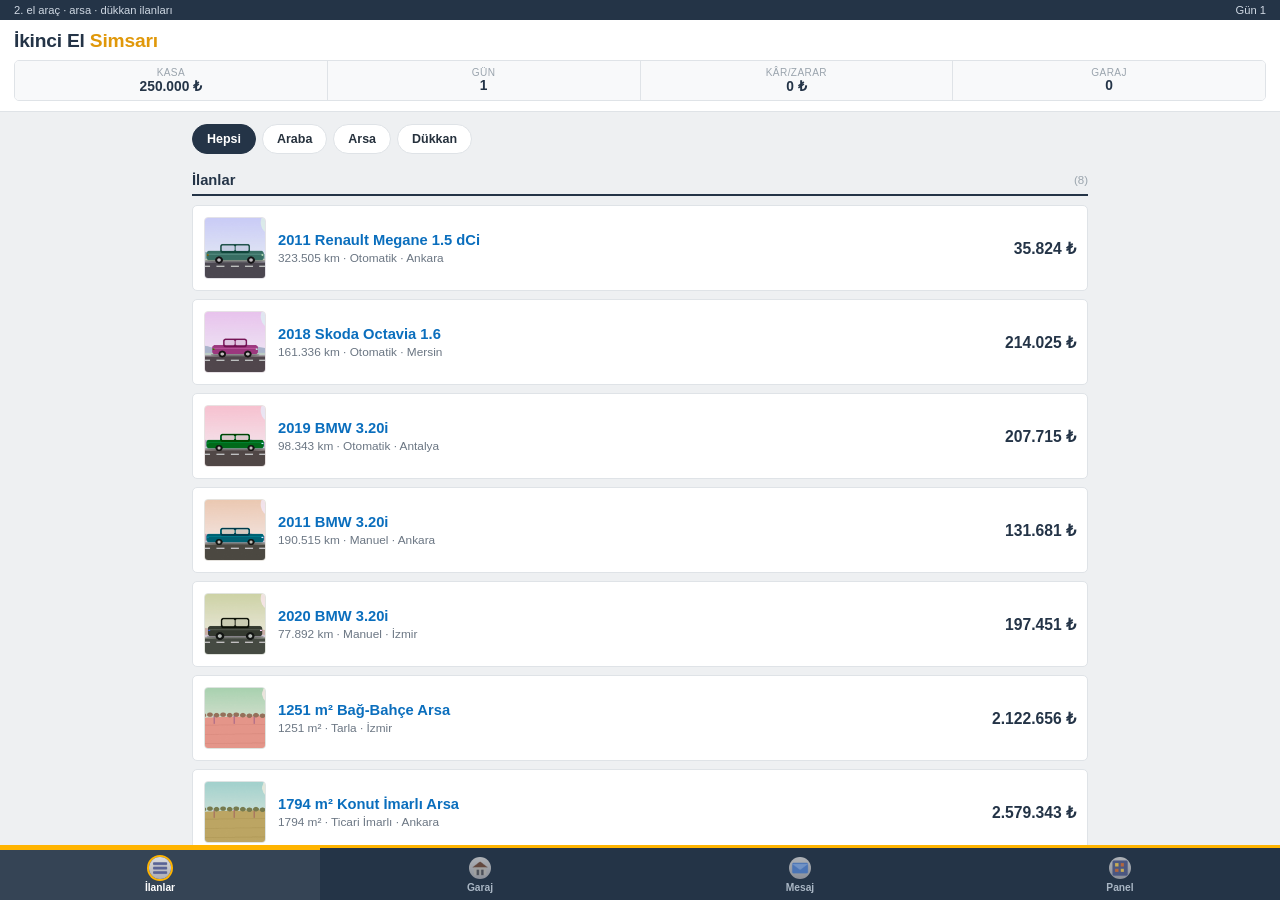
==== game/ikinci-el-simsari/index.html @ 4dcab66a "Restructure game into multi-file MVC and replace emoji art with real images Splits the single-file H" ====
<!DOCTYPE html>
<html lang="tr">
<head>
<meta charset="UTF-8">
<meta name="viewport" content="width=device-width, initial-scale=1, viewport-fit=cover">
<title>İkinci El Simsarı</title>
<link rel="stylesheet" href="css/style.css">
</head>
<body>

<header>
  <div class="topbar"><span>2. el araç · arsa · dükkan ilanları</span><span id="clockline">Gün 1</span></div>
  <div class="titlerow">
    <h1>İkinci El <span>Simsarı</span></h1>
  </div>
  <div class="statbar">
    <div class="stat"><span class="lbl">Kasa</span><b id="balance">0 ₺</b></div>
    <div class="stat"><span class="lbl">Gün</span><b id="day">1</b></div>
    <div class="stat"><span class="lbl">Kâr/Zarar</span><b id="profit">0 ₺</b></div>
    <div class="stat"><span class="lbl">Garaj</span><b id="invcount">0</b></div>
  </div>
</header>

<main id="main"></main>

<nav class="bottombar" id="bottombar">
  <button data-tab="listings"><img class="ic" src="img/nav_listings.png" alt="">İlanlar</button>
  <button data-tab="garage"><img class="ic" src="img/nav_garage.png" alt="">Garaj</button>
  <button data-tab="mesajlar"><img class="ic" src="img/nav_messages.png" alt="">Mesaj</button>
  <button data-tab="panel"><img class="ic" src="img/nav_panel.png" alt="">Panel</button>
</nav>

<div class="toast" id="toast"></div>
<div id="modalRoot"></div>
<div id="busyRoot"></div>

<script type="module" src="js/main.js"></script>
</body>
</html>
---- game/ikinci-el-simsari/css/style.css ----
:root{
  --page:#eef0f2;
  --card:#ffffff;
  --border:#dfe3e7;
  --border-soft:#ececef;
  --ink:#26313d;
  --ink-soft:#6b7683;
  --ink-faint:#9aa4ad;
  --navy:#243447;
  --navy-dark:#182534;
  --orange:#ffb400;
  --orange-dark:#e0980a;
  --link:#0a6ebd;
  --green:#1e8e3e;
  --red:#c62828;
  padding-top: env(safe-area-inset-top,0px);
  padding-bottom: env(safe-area-inset-bottom,0px);
  box-sizing:border-box;
}
*{box-sizing:border-box;}
html,body{height:100%;}
body{
  margin:0;
  background:var(--page);
  color:var(--ink);
  font-family:-apple-system,BlinkMacSystemFont,'Segoe UI',Roboto,Helvetica,Arial,sans-serif;
  -webkit-font-smoothing:antialiased;
  height:100%;
  display:flex;
  flex-direction:column;
  padding-bottom:0;
}
.stamp{ font-family: 'Courier New', ui-monospace, monospace; }
button{
  font-family:inherit;
  cursor:pointer;
  border:none;
  border-radius:4px;
  padding:9px 14px;
  font-size:0.84rem;
  font-weight:700;
}
button:disabled{opacity:0.4; cursor:not-allowed;}
.btn-orange{background:var(--orange); color:#241a00;}
.btn-orange:hover:not(:disabled){background:var(--orange-dark);}
.btn-navy{background:var(--navy); color:#fff;}
.btn-navy:hover:not(:disabled){background:var(--navy-dark);}
.btn-red{background:var(--red); color:#fff;}
.btn-ghost{background:#fff; color:var(--ink); border:1.5px solid var(--border); font-weight:600;}
.btn-ghost:hover:not(:disabled){border-color:var(--ink-soft);}
.btn-sm{padding:5px 10px; font-size:0.74rem;}

header{
  background:var(--card);
  color:var(--ink);
  border-bottom:1px solid var(--border);
  flex:0 0 auto;
  padding-top: env(safe-area-inset-top,0px);
}
.topbar{ background:var(--navy); color:#cfd8e3; font-size:0.7rem; padding:4px 14px; display:flex; justify-content:space-between; }
header .titlerow{ display:flex; align-items:center; justify-content:space-between; gap:10px; padding:10px 14px 8px; }
header h1{ margin:0; font-size:1.2rem; letter-spacing:-0.2px; color:var(--navy); font-weight:800; }
header h1 span{ color:var(--orange-dark); }
.statbar{ display:flex; gap:0; margin:0 14px 10px; flex-wrap:wrap; font-size:0.78rem; border:1px solid var(--border); border-radius:5px; overflow:hidden; }
.statbar .stat{ flex:1 1 0; text-align:center; padding:6px 5px; border-right:1px solid var(--border); background:#f8f9fa; }
.statbar .stat:last-child{ border-right:none; }
.statbar .lbl{ display:block; color:var(--ink-faint); font-size:0.63rem; text-transform:uppercase; letter-spacing:0.4px; }
.statbar b{ color:var(--navy); font-size:0.86rem; }
.statbar b.negv{ color:var(--red); }

main{
  flex:1 1 auto;
  overflow-y:auto;
  max-width:920px;
  width:100%;
  margin:0 auto;
  padding:12px 12px 90px;
  -webkit-overflow-scrolling:touch;
}
@keyframes fadeInMain { from { opacity:0; transform:translateY(6px); } to { opacity:1; transform:translateY(0); } }
main.fadein{ animation: fadeInMain 0.22s ease-out; }

.filterbar{ display:flex; gap:6px; margin-bottom:12px; flex-wrap:wrap; }
.filterbar button{ border-radius:16px; padding:7px 14px; font-size:0.78rem; }
.filterbar button.active{ background:var(--navy); color:#fff; border-color:var(--navy); }

h2.section{
  font-size:0.92rem; margin:18px 0 9px; padding-bottom:6px;
  border-bottom:2px solid var(--navy);
  display:flex; align-items:center; justify-content:space-between; gap:10px;
  color:var(--navy); font-weight:800;
}
h2.section .count{ font-size:0.72rem; color:var(--ink-faint); font-weight:normal; }

/* ---- ilan satır kartı ---- */
.listrow{
  background:var(--card);
  border:1px solid var(--border);
  border-radius:5px;
  padding:11px;
  margin-bottom:8px;
  display:flex;
  gap:12px;
  align-items:center;
  cursor:pointer;
  transition:box-shadow 0.12s, border-color 0.12s;
}
.listrow:hover{ border-color:var(--orange-dark); box-shadow:0 1px 6px rgba(0,0,0,0.08); }
.thumb{
  width:62px; height:62px; flex:0 0 auto; border-radius:4px;
  object-fit:cover;
  background:#f1f3f5;
  border:1px solid var(--border);
}
.listrow .info{ flex:1 1 auto; min-width:0; }
.listrow h3{ margin:0 0 3px; font-size:0.92rem; color:var(--link); font-weight:700; }
.listrow .meta{ font-size:0.74rem; color:var(--ink-soft); }
.listrow .price{ font-weight:800; color:var(--navy); font-size:0.98rem; white-space:nowrap; }
.listrow .badge{
  display:inline-block; font-size:0.6rem; padding:2px 6px; border-radius:2px;
  background:var(--navy); color:#fff; margin-left:6px; vertical-align:middle; font-weight:700;
}
.listrow .badge.inspected{ background:var(--green); }

.empty{ color:var(--ink-soft); font-style:italic; padding:18px 0; text-align:center; }

/* ---- detay overlay ---- */
@keyframes slideInPanel { from { transform: translateX(100%); } to { transform: translateX(0); } }
.overlay{
  position:fixed; inset:0; background:var(--page); z-index:40;
  display:flex; flex-direction:column;
  padding-top: env(safe-area-inset-top,0px);
  animation: slideInPanel 0.24s cubic-bezier(.2,.7,.3,1);
}
.overlay-header{
  display:flex; align-items:center; gap:10px; padding:11px 14px;
  background:var(--navy); color:#fff; border-bottom:3px solid var(--orange);
  flex:0 0 auto;
}
.overlay-header button{ background:rgba(255,255,255,0.12); color:#fff; border:1px solid rgba(255,255,255,0.3); }
.overlay-body{ flex:1 1 auto; overflow-y:auto; padding:14px; max-width:760px; margin:0 auto; width:100%; -webkit-overflow-scrolling:touch; }
.hero{
  width:100%; height:180px; border-radius:5px; margin-bottom:12px;
  object-fit:cover;
  background:#f1f3f5;
  border:1px solid var(--border);
  display:block;
}
.detail-title{ font-size:1.15rem; margin:0 0 4px; font-weight:800; color:var(--navy); }
.detail-price{ font-size:1.4rem; font-weight:800; color:var(--red); margin-bottom:12px; }
.spec-table{ width:100%; border-collapse:collapse; margin-bottom:14px; font-size:0.83rem; background:var(--card); border:1px solid var(--border); border-radius:5px; overflow:hidden; }
.spec-table td{ padding:7px 10px; border-bottom:1px solid var(--border-soft); }
.spec-table tr:last-child td{ border-bottom:none; }
.spec-table td:first-child{ color:var(--ink-soft); width:42%; background:#f8f9fa; font-weight:600; }
.desc-box{
  background:var(--card); border:1px solid var(--border); border-radius:5px; padding:12px 14px;
  font-size:0.86rem; line-height:1.55; margin-bottom:6px;
}
.desc-note{ font-size:0.7rem; color:var(--ink-faint); font-style:italic; margin-bottom:14px; }
.fault-list{ list-style:none; margin:8px 0 14px; padding:0; font-size:0.84rem; background:var(--card); border:1px solid var(--border); border-radius:5px; }
.fault-list li{ padding:7px 10px 7px 22px; border-top:1px solid var(--border-soft); position:relative; }
.fault-list li:first-child{ border-top:none; }
.fault-list li:before{ content:"—"; position:absolute; left:8px; color:var(--red); }
.fault-list li.fixed{ color:var(--green); }
.fault-list li.fixed:before{ content:"✓"; color:var(--green); }

.action-row{ display:flex; gap:8px; flex-wrap:wrap; margin-bottom:20px; }

.chatbox{ margin-top:8px; }
.qbtns{ display:flex; flex-wrap:wrap; gap:7px; margin-bottom:12px; }
.qbtns button{ background:var(--card); border:1px solid var(--border); color:var(--ink); font-weight:600; border-radius:16px; }
.qbtns button:hover:not(:disabled){ border-color:var(--orange-dark); }
.bubble{ max-width:88%; padding:8px 12px; border-radius:10px; margin-bottom:8px; font-size:0.84rem; line-height:1.4; }
.bubble.me{ background:var(--navy); color:#fff; margin-left:auto; border-bottom-right-radius:2px; }
.bubble.seller{ background:var(--card); border:1px solid var(--border); margin-right:auto; border-bottom-left-radius:2px; }

/* ---- garaj / ustalar / defter kartları ---- */
.grid{ display:grid; grid-template-columns:repeat(auto-fill,minmax(240px,1fr)); gap:11px; }
.card{ background:var(--card); border:1px solid var(--border); border-radius:5px; padding:12px 14px; cursor:default; }
.card.click{ cursor:pointer; transition:box-shadow .12s, border-color .12s; }
.card.click:hover{ border-color:var(--orange-dark); box-shadow:0 1px 6px rgba(0,0,0,0.08); }
.card h3{ margin:0 0 4px; font-size:0.94rem; color:var(--navy); }
.card .kicker{ font-size:0.68rem; color:var(--ink-faint); }
.card .val{ font-weight:800; color:var(--navy); margin:6px 0; }
.card-thumb{ width:100%; height:120px; object-fit:cover; border-radius:4px; margin-bottom:8px; background:#f1f3f5; border:1px solid var(--border); }

.usta-card{ background:var(--card); border:1px solid var(--border); border-radius:5px; padding:12px 14px; margin-bottom:10px; }
.usta-card h3{ margin:0 0 3px; font-size:0.96rem; color:var(--navy); }
.usta-card .stats{ font-size:0.78rem; color:var(--ink-soft); margin-bottom:6px; }
.repair-item{ border-top:1px solid var(--border); padding-top:10px; margin-top:10px; }
.repair-fault-row{ display:flex; align-items:center; justify-content:space-between; gap:10px; flex-wrap:wrap; padding:7px 0; border-top:1px dashed var(--border); }
.repair-fault-row:first-of-type{ border-top:none; }
.repair-fault-row .flabel{ font-size:0.83rem; flex:1 1 160px; }
.row-icon{ width:28px; height:28px; border-radius:50%; object-fit:cover; flex:0 0 auto; border:1px solid var(--border); }
.tag-chip{ display:inline-block; background:var(--orange); color:#241a00; font-size:0.62rem; font-weight:700; padding:1px 6px; border-radius:8px; margin-left:4px; }
.usta-btns{ display:flex; gap:6px; flex-wrap:wrap; }
.usta-btns button{ font-size:0.7rem; padding:5px 8px; line-height:1.2; text-align:center; border-radius:4px; }

.log{ background:var(--card); border:1px solid var(--border); border-radius:5px; padding:10px 14px; font-size:0.81rem; line-height:1.55; }
.log div{ border-bottom:1px dashed var(--border); padding:4px 0; }
.log div:last-child{ border-bottom:none; }
.pos{ color:var(--green); font-weight:700; }
.neg{ color:var(--red); font-weight:700; }

.nextday-wrap{ display:flex; justify-content:center; margin:20px 0 6px; }
.btn-nextday{ padding:13px 28px; font-size:0.92rem; border-radius:24px; box-shadow:0 3px 10px rgba(224,152,10,0.35); }

/* ---- kontrol paneli ---- */
.panel-banner{
  position:relative; border-radius:8px; overflow:hidden; height:110px; margin-bottom:16px;
  background-size:cover; background-position:center;
  display:flex; align-items:flex-end;
}
.panel-banner:after{ content:""; position:absolute; inset:0; background:linear-gradient(180deg, rgba(24,37,52,0.15), rgba(24,37,52,0.82)); }
.panel-banner-text{ position:relative; z-index:1; padding:12px 16px; color:#fff; }
.panel-banner-text h2{ margin:0 0 2px; font-size:1.15rem; font-weight:800; }
.panel-banner-text p{ margin:0; font-size:0.78rem; opacity:0.85; }

.panel-grid{ display:flex; flex-direction:column; gap:10px; }
.panel-tile{
  display:flex; align-items:center; gap:12px; background:var(--card); border:1px solid var(--border);
  border-radius:8px; padding:10px; cursor:pointer; position:relative;
  transition:box-shadow .12s, border-color .12s, transform .12s;
}
.panel-tile:hover{ border-color:var(--orange-dark); box-shadow:0 2px 10px rgba(0,0,0,0.08); transform:translateY(-1px); }
.panel-tile img{ width:64px; height:64px; border-radius:6px; object-fit:cover; flex:0 0 auto; border:1px solid var(--border); }
.panel-tile-body h3{ margin:0 0 3px; font-size:0.94rem; color:var(--navy); }
.panel-tile-desc{ font-size:0.76rem; color:var(--ink-soft); }
.panel-tile-badge{
  position:absolute; top:8px; right:10px; background:var(--red); color:#fff; font-size:0.68rem; font-weight:800;
  min-width:20px; height:20px; border-radius:10px; display:flex; align-items:center; justify-content:center; padding:0 5px;
}
.panel-icon-sm{ width:40px; height:40px; border-radius:6px; object-fit:cover; flex:0 0 auto; border:1px solid var(--border); }
.avatar{ width:48px; height:48px; border-radius:50%; object-fit:cover; border:2px solid var(--orange); }
.skillbar{ background:var(--border-soft); border-radius:3px; height:6px; overflow:hidden; }
.skillbar-fill{ background:var(--orange); height:100%; }

/* ---- alt bar ---- */
nav.bottombar{
  flex:0 0 auto;
  display:flex;
  background:var(--navy);
  border-top:3px solid var(--orange);
  padding-bottom: env(safe-area-inset-bottom,0px);
  position:fixed; left:0; right:0; bottom:0; z-index:30;
}
nav.bottombar button{
  flex:1 1 0;
  background:transparent; color:#a9b6c4; border-radius:0;
  padding:9px 4px 7px; font-size:0.64rem; font-weight:600;
  display:flex; flex-direction:column; align-items:center; gap:3px;
  transition: color 0.15s, background 0.15s, border-top 0.15s, padding-top 0.15s;
}
nav.bottombar button .ic{ width:22px; height:22px; border-radius:50%; object-fit:cover; opacity:0.75; }
nav.bottombar button.active .ic{ opacity:1; box-shadow:0 0 0 2px var(--orange); }
nav.bottombar button.active{ color:#fff; background:rgba(255,255,255,0.08); border-top:2px solid var(--orange); padding-top:7px; }
nav.bottombar.nav-busy{ position:fixed; }
nav.bottombar.nav-busy:before{
  content:""; position:absolute; top:-6px; right:10px; width:8px; height:8px; border-radius:50%;
  background:var(--orange); animation:navPulse 1.1s ease-out infinite;
}
@keyframes navPulse{ 0%{ box-shadow:0 0 0 0 rgba(255,180,0,0.55);} 100%{ box-shadow:0 0 0 8px rgba(255,180,0,0);} }

.toast{
  position:fixed; left:50%; bottom:calc(70px + env(safe-area-inset-bottom,0px));
  transform:translateX(-50%);
  background:var(--navy-dark); color:#fff;
  padding:9px 16px; border-radius:5px; font-size:0.83rem;
  opacity:0; pointer-events:none; transition:opacity 0.25s;
  z-index:70; max-width:90%; text-align:center;
}
.toast.show{ opacity:1; }

/* ---- onay modali ---- */
.modal-backdrop{
  position:fixed; inset:0; background:rgba(20,26,33,0.55); z-index:80;
  display:flex; align-items:center; justify-content:center; padding:20px;
  animation:fadeInBackdrop 0.15s ease-out;
}
@keyframes fadeInBackdrop{ from{opacity:0;} to{opacity:1;} }
@keyframes popIn{ from{ transform:scale(0.93); opacity:0; } to{ transform:scale(1); opacity:1; } }
.modal-box{
  background:#fff; border-radius:8px; max-width:360px; width:100%;
  padding:18px 18px 14px; box-shadow:0 10px 40px rgba(0,0,0,0.3);
  animation:popIn 0.16s cubic-bezier(.2,.8,.3,1);
}
.modal-box h3{ margin:0 0 8px; font-size:1.02rem; color:var(--navy); }
.modal-box .mrow{ display:flex; justify-content:space-between; font-size:0.82rem; padding:5px 0; border-bottom:1px dashed var(--border); color:var(--ink-soft); }
.modal-box .mrow b{ color:var(--ink); }
.modal-box .mrow:last-of-type{ border-bottom:none; }
.modal-box .mmsg{ font-size:0.85rem; color:var(--ink); margin:10px 0 12px; line-height:1.45; }
.modal-actions{ display:flex; gap:8px; margin-top:14px; }
.modal-actions button{ flex:1 1 0; }

/* ---- işlem sürüyor barı ---- */
.busybar{
  position:fixed; left:0; right:0; bottom:0; z-index:75;
  background:var(--navy-dark); color:#fff; padding:9px 16px calc(9px + env(safe-area-inset-bottom,0px));
  font-size:0.78rem; display:flex; align-items:center; gap:10px;
  transform:translateY(100%); transition:transform 0.2s ease-out;
}
.busybar.show{ transform:translateY(0); }
.busybar .spin{
  width:14px; height:14px; border-radius:50%; border:2px solid rgba(255,255,255,0.3); border-top-color:var(--orange);
  animation:spin 0.7s linear infinite; flex:0 0 auto;
}
@keyframes spin{ to{ transform:rotate(360deg); } }
.busybar .bblabel{ flex:1 1 auto; min-width:0; line-height:1.35; }
.busybar .bblabel div:first-child{ font-weight:700; white-space:nowrap; overflow:hidden; text-overflow:ellipsis; }
.busybar .bbtrack{ position:absolute; left:0; right:0; bottom:0; height:3px; background:rgba(255,255,255,0.15); }
.busybar .bbfill{ height:100%; background:var(--orange); width:0%; transition:width 0.1s linear; }

@media (prefers-color-scheme: dark){
  :root:not([data-theme="light"]){
    --page:#15191d; --card:#1e2328; --border:#333a41; --border-soft:#2a3036; --ink:#e7e9ea; --ink-soft:#9aa4ad; --ink-faint:#727b83;
    --navy:#2a3c52; --navy-dark:#141c26; --orange:#ffb400;
  }
  .listrow h3, .card h3, .usta-card h3, .detail-title, .panel-tile-body h3{ color:#eaf0f7; }
  .spec-table td:first-child{ background:#242a30; }
  .modal-box{ background:#20262c; }
  .modal-box h3{ color:#eaf0f7; }
}
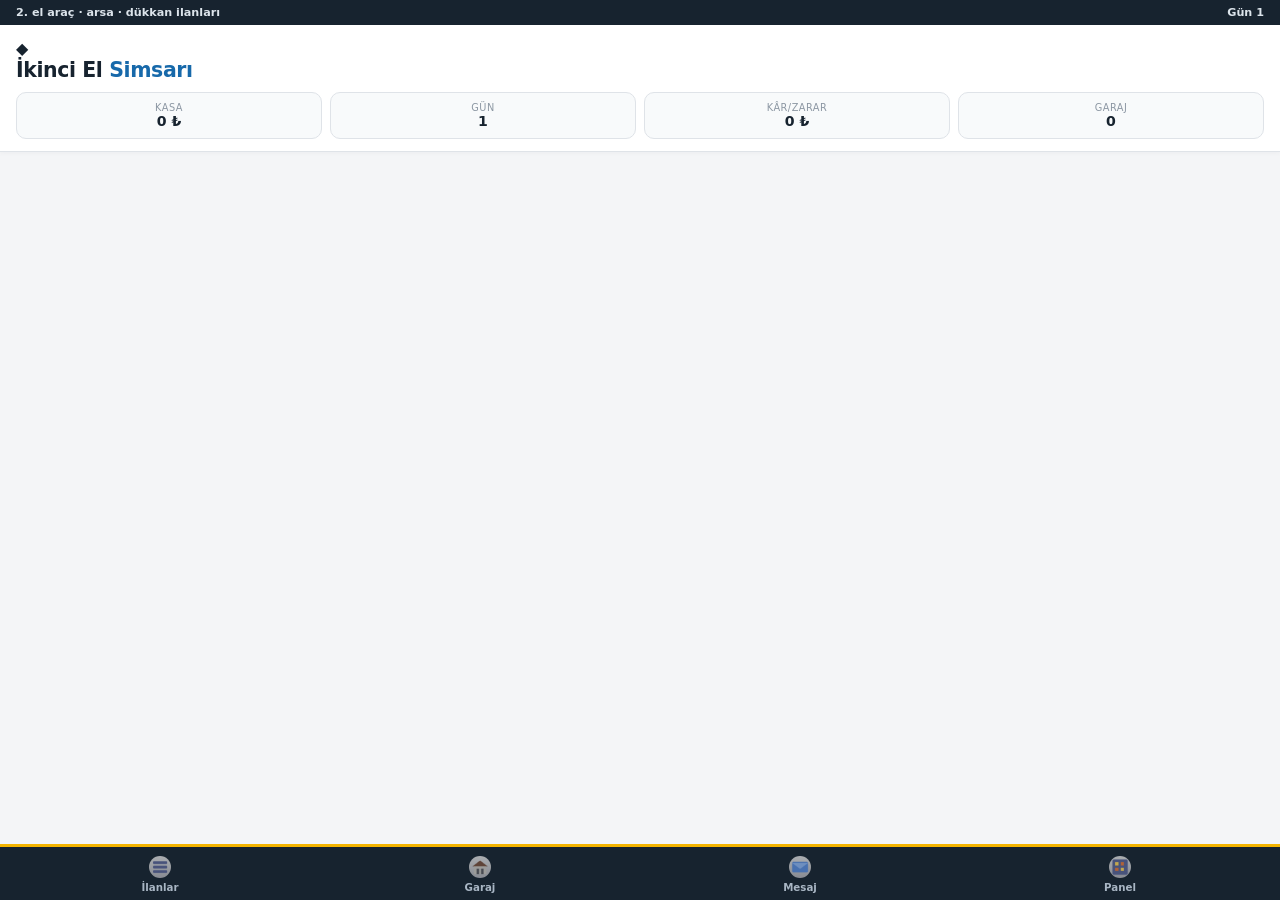
==== commit 312f80b3: "Add leaderboard navigation and modern game shell" ====
--- a/game/ikinci-el-simsari/index.html
+++ b/game/ikinci-el-simsari/index.html
@@ -1,39 +1 @@
-<!DOCTYPE html>
-<html lang="tr">
-<head>
-<meta charset="UTF-8">
-<meta name="viewport" content="width=device-width, initial-scale=1, viewport-fit=cover">
-<title>İkinci El Simsarı</title>
-<link rel="stylesheet" href="css/style.css">
-</head>
-<body>
-
-<header>
-  <div class="topbar"><span>2. el araç · arsa · dükkan ilanları</span><span id="clockline">Gün 1</span></div>
-  <div class="titlerow">
-    <h1>İkinci El <span>Simsarı</span></h1>
-  </div>
-  <div class="statbar">
-    <div class="stat"><span class="lbl">Kasa</span><b id="balance">0 ₺</b></div>
-    <div class="stat"><span class="lbl">Gün</span><b id="day">1</b></div>
-    <div class="stat"><span class="lbl">Kâr/Zarar</span><b id="profit">0 ₺</b></div>
-    <div class="stat"><span class="lbl">Garaj</span><b id="invcount">0</b></div>
-  </div>
-</header>
-
-<main id="main"></main>
-
-<nav class="bottombar" id="bottombar">
-  <button data-tab="listings"><img class="ic" src="img/nav_listings.png" alt="">İlanlar</button>
-  <button data-tab="garage"><img class="ic" src="img/nav_garage.png" alt="">Garaj</button>
-  <button data-tab="mesajlar"><img class="ic" src="img/nav_messages.png" alt="">Mesaj</button>
-  <button data-tab="panel"><img class="ic" src="img/nav_panel.png" alt="">Panel</button>
-</nav>
-
-<div class="toast" id="toast"></div>
-<div id="modalRoot"></div>
-<div id="busyRoot"></div>
-
-<script type="module" src="js/main.js"></script>
-</body>
-</html>
+<!DOCTYPE html><html lang="tr"><head><meta charset="UTF-8"><meta name="viewport" content="width=device-width, initial-scale=1, viewport-fit=cover"><title>İkinci El Simsarı</title><link rel="stylesheet" href="css/style.css"></head><body><header><div class="topbar"><span>2. el araç · arsa · dükkan ilanları</span><span id="clockline">Gün 1</span></div><div class="titlerow"><div class="brand-wrap"><div class="brand-mark">◆</div><h1>İkinci El <span>Simsarı</span></h1></div></div><div class="statbar"><div class="stat"><span class="lbl">Kasa</span><b id="balance">0 ₺</b></div><div class="stat"><span class="lbl">Gün</span><b id="day">1</b></div><div class="stat"><span class="lbl">Kâr/Zarar</span><b id="profit">0 ₺</b></div><div class="stat"><span class="lbl">Garaj</span><b id="invcount">0</b></div></div></header><main id="main"></main><nav class="bottombar" id="bottombar"><button data-tab="listings"><img class="ic" src="img/nav_listings.png" alt="">İlanlar</button><button data-tab="garage"><img class="ic" src="img/nav_garage.png" alt="">Garaj</button><button data-tab="mesajlar"><img class="ic" src="img/nav_messages.png" alt="">Mesaj</button><button data-tab="panel"><img class="ic" src="img/nav_panel.png" alt="">Panel</button></nav><div class="toast" id="toast"></div><div id="modalRoot"></div><div id="busyRoot"></div><script type="module" src="js/main.js"></script></body></html>
--- a/game/ikinci-el-simsari/css/style.css
+++ b/game/ikinci-el-simsari/css/style.css
@@ -1,322 +1 @@
-:root{
-  --page:#eef0f2;
-  --card:#ffffff;
-  --border:#dfe3e7;
-  --border-soft:#ececef;
-  --ink:#26313d;
-  --ink-soft:#6b7683;
-  --ink-faint:#9aa4ad;
-  --navy:#243447;
-  --navy-dark:#182534;
-  --orange:#ffb400;
-  --orange-dark:#e0980a;
-  --link:#0a6ebd;
-  --green:#1e8e3e;
-  --red:#c62828;
-  padding-top: env(safe-area-inset-top,0px);
-  padding-bottom: env(safe-area-inset-bottom,0px);
-  box-sizing:border-box;
-}
-*{box-sizing:border-box;}
-html,body{height:100%;}
-body{
-  margin:0;
-  background:var(--page);
-  color:var(--ink);
-  font-family:-apple-system,BlinkMacSystemFont,'Segoe UI',Roboto,Helvetica,Arial,sans-serif;
-  -webkit-font-smoothing:antialiased;
-  height:100%;
-  display:flex;
-  flex-direction:column;
-  padding-bottom:0;
-}
-.stamp{ font-family: 'Courier New', ui-monospace, monospace; }
-button{
-  font-family:inherit;
-  cursor:pointer;
-  border:none;
-  border-radius:4px;
-  padding:9px 14px;
-  font-size:0.84rem;
-  font-weight:700;
-}
-button:disabled{opacity:0.4; cursor:not-allowed;}
-.btn-orange{background:var(--orange); color:#241a00;}
-.btn-orange:hover:not(:disabled){background:var(--orange-dark);}
-.btn-navy{background:var(--navy); color:#fff;}
-.btn-navy:hover:not(:disabled){background:var(--navy-dark);}
-.btn-red{background:var(--red); color:#fff;}
-.btn-ghost{background:#fff; color:var(--ink); border:1.5px solid var(--border); font-weight:600;}
-.btn-ghost:hover:not(:disabled){border-color:var(--ink-soft);}
-.btn-sm{padding:5px 10px; font-size:0.74rem;}
-
-header{
-  background:var(--card);
-  color:var(--ink);
-  border-bottom:1px solid var(--border);
-  flex:0 0 auto;
-  padding-top: env(safe-area-inset-top,0px);
-}
-.topbar{ background:var(--navy); color:#cfd8e3; font-size:0.7rem; padding:4px 14px; display:flex; justify-content:space-between; }
-header .titlerow{ display:flex; align-items:center; justify-content:space-between; gap:10px; padding:10px 14px 8px; }
-header h1{ margin:0; font-size:1.2rem; letter-spacing:-0.2px; color:var(--navy); font-weight:800; }
-header h1 span{ color:var(--orange-dark); }
-.statbar{ display:flex; gap:0; margin:0 14px 10px; flex-wrap:wrap; font-size:0.78rem; border:1px solid var(--border); border-radius:5px; overflow:hidden; }
-.statbar .stat{ flex:1 1 0; text-align:center; padding:6px 5px; border-right:1px solid var(--border); background:#f8f9fa; }
-.statbar .stat:last-child{ border-right:none; }
-.statbar .lbl{ display:block; color:var(--ink-faint); font-size:0.63rem; text-transform:uppercase; letter-spacing:0.4px; }
-.statbar b{ color:var(--navy); font-size:0.86rem; }
-.statbar b.negv{ color:var(--red); }
-
-main{
-  flex:1 1 auto;
-  overflow-y:auto;
-  max-width:920px;
-  width:100%;
-  margin:0 auto;
-  padding:12px 12px 90px;
-  -webkit-overflow-scrolling:touch;
-}
-@keyframes fadeInMain { from { opacity:0; transform:translateY(6px); } to { opacity:1; transform:translateY(0); } }
-main.fadein{ animation: fadeInMain 0.22s ease-out; }
-
-.filterbar{ display:flex; gap:6px; margin-bottom:12px; flex-wrap:wrap; }
-.filterbar button{ border-radius:16px; padding:7px 14px; font-size:0.78rem; }
-.filterbar button.active{ background:var(--navy); color:#fff; border-color:var(--navy); }
-
-h2.section{
-  font-size:0.92rem; margin:18px 0 9px; padding-bottom:6px;
-  border-bottom:2px solid var(--navy);
-  display:flex; align-items:center; justify-content:space-between; gap:10px;
-  color:var(--navy); font-weight:800;
-}
-h2.section .count{ font-size:0.72rem; color:var(--ink-faint); font-weight:normal; }
-
-/* ---- ilan satır kartı ---- */
-.listrow{
-  background:var(--card);
-  border:1px solid var(--border);
-  border-radius:5px;
-  padding:11px;
-  margin-bottom:8px;
-  display:flex;
-  gap:12px;
-  align-items:center;
-  cursor:pointer;
-  transition:box-shadow 0.12s, border-color 0.12s;
-}
-.listrow:hover{ border-color:var(--orange-dark); box-shadow:0 1px 6px rgba(0,0,0,0.08); }
-.thumb{
-  width:62px; height:62px; flex:0 0 auto; border-radius:4px;
-  object-fit:cover;
-  background:#f1f3f5;
-  border:1px solid var(--border);
-}
-.listrow .info{ flex:1 1 auto; min-width:0; }
-.listrow h3{ margin:0 0 3px; font-size:0.92rem; color:var(--link); font-weight:700; }
-.listrow .meta{ font-size:0.74rem; color:var(--ink-soft); }
-.listrow .price{ font-weight:800; color:var(--navy); font-size:0.98rem; white-space:nowrap; }
-.listrow .badge{
-  display:inline-block; font-size:0.6rem; padding:2px 6px; border-radius:2px;
-  background:var(--navy); color:#fff; margin-left:6px; vertical-align:middle; font-weight:700;
-}
-.listrow .badge.inspected{ background:var(--green); }
-
-.empty{ color:var(--ink-soft); font-style:italic; padding:18px 0; text-align:center; }
-
-/* ---- detay overlay ---- */
-@keyframes slideInPanel { from { transform: translateX(100%); } to { transform: translateX(0); } }
-.overlay{
-  position:fixed; inset:0; background:var(--page); z-index:40;
-  display:flex; flex-direction:column;
-  padding-top: env(safe-area-inset-top,0px);
-  animation: slideInPanel 0.24s cubic-bezier(.2,.7,.3,1);
-}
-.overlay-header{
-  display:flex; align-items:center; gap:10px; padding:11px 14px;
-  background:var(--navy); color:#fff; border-bottom:3px solid var(--orange);
-  flex:0 0 auto;
-}
-.overlay-header button{ background:rgba(255,255,255,0.12); color:#fff; border:1px solid rgba(255,255,255,0.3); }
-.overlay-body{ flex:1 1 auto; overflow-y:auto; padding:14px; max-width:760px; margin:0 auto; width:100%; -webkit-overflow-scrolling:touch; }
-.hero{
-  width:100%; height:180px; border-radius:5px; margin-bottom:12px;
-  object-fit:cover;
-  background:#f1f3f5;
-  border:1px solid var(--border);
-  display:block;
-}
-.detail-title{ font-size:1.15rem; margin:0 0 4px; font-weight:800; color:var(--navy); }
-.detail-price{ font-size:1.4rem; font-weight:800; color:var(--red); margin-bottom:12px; }
-.spec-table{ width:100%; border-collapse:collapse; margin-bottom:14px; font-size:0.83rem; background:var(--card); border:1px solid var(--border); border-radius:5px; overflow:hidden; }
-.spec-table td{ padding:7px 10px; border-bottom:1px solid var(--border-soft); }
-.spec-table tr:last-child td{ border-bottom:none; }
-.spec-table td:first-child{ color:var(--ink-soft); width:42%; background:#f8f9fa; font-weight:600; }
-.desc-box{
-  background:var(--card); border:1px solid var(--border); border-radius:5px; padding:12px 14px;
-  font-size:0.86rem; line-height:1.55; margin-bottom:6px;
-}
-.desc-note{ font-size:0.7rem; color:var(--ink-faint); font-style:italic; margin-bottom:14px; }
-.fault-list{ list-style:none; margin:8px 0 14px; padding:0; font-size:0.84rem; background:var(--card); border:1px solid var(--border); border-radius:5px; }
-.fault-list li{ padding:7px 10px 7px 22px; border-top:1px solid var(--border-soft); position:relative; }
-.fault-list li:first-child{ border-top:none; }
-.fault-list li:before{ content:"—"; position:absolute; left:8px; color:var(--red); }
-.fault-list li.fixed{ color:var(--green); }
-.fault-list li.fixed:before{ content:"✓"; color:var(--green); }
-
-.action-row{ display:flex; gap:8px; flex-wrap:wrap; margin-bottom:20px; }
-
-.chatbox{ margin-top:8px; }
-.qbtns{ display:flex; flex-wrap:wrap; gap:7px; margin-bottom:12px; }
-.qbtns button{ background:var(--card); border:1px solid var(--border); color:var(--ink); font-weight:600; border-radius:16px; }
-.qbtns button:hover:not(:disabled){ border-color:var(--orange-dark); }
-.bubble{ max-width:88%; padding:8px 12px; border-radius:10px; margin-bottom:8px; font-size:0.84rem; line-height:1.4; }
-.bubble.me{ background:var(--navy); color:#fff; margin-left:auto; border-bottom-right-radius:2px; }
-.bubble.seller{ background:var(--card); border:1px solid var(--border); margin-right:auto; border-bottom-left-radius:2px; }
-
-/* ---- garaj / ustalar / defter kartları ---- */
-.grid{ display:grid; grid-template-columns:repeat(auto-fill,minmax(240px,1fr)); gap:11px; }
-.card{ background:var(--card); border:1px solid var(--border); border-radius:5px; padding:12px 14px; cursor:default; }
-.card.click{ cursor:pointer; transition:box-shadow .12s, border-color .12s; }
-.card.click:hover{ border-color:var(--orange-dark); box-shadow:0 1px 6px rgba(0,0,0,0.08); }
-.card h3{ margin:0 0 4px; font-size:0.94rem; color:var(--navy); }
-.card .kicker{ font-size:0.68rem; color:var(--ink-faint); }
-.card .val{ font-weight:800; color:var(--navy); margin:6px 0; }
-.card-thumb{ width:100%; height:120px; object-fit:cover; border-radius:4px; margin-bottom:8px; background:#f1f3f5; border:1px solid var(--border); }
-
-.usta-card{ background:var(--card); border:1px solid var(--border); border-radius:5px; padding:12px 14px; margin-bottom:10px; }
-.usta-card h3{ margin:0 0 3px; font-size:0.96rem; color:var(--navy); }
-.usta-card .stats{ font-size:0.78rem; color:var(--ink-soft); margin-bottom:6px; }
-.repair-item{ border-top:1px solid var(--border); padding-top:10px; margin-top:10px; }
-.repair-fault-row{ display:flex; align-items:center; justify-content:space-between; gap:10px; flex-wrap:wrap; padding:7px 0; border-top:1px dashed var(--border); }
-.repair-fault-row:first-of-type{ border-top:none; }
-.repair-fault-row .flabel{ font-size:0.83rem; flex:1 1 160px; }
-.row-icon{ width:28px; height:28px; border-radius:50%; object-fit:cover; flex:0 0 auto; border:1px solid var(--border); }
-.tag-chip{ display:inline-block; background:var(--orange); color:#241a00; font-size:0.62rem; font-weight:700; padding:1px 6px; border-radius:8px; margin-left:4px; }
-.usta-btns{ display:flex; gap:6px; flex-wrap:wrap; }
-.usta-btns button{ font-size:0.7rem; padding:5px 8px; line-height:1.2; text-align:center; border-radius:4px; }
-
-.log{ background:var(--card); border:1px solid var(--border); border-radius:5px; padding:10px 14px; font-size:0.81rem; line-height:1.55; }
-.log div{ border-bottom:1px dashed var(--border); padding:4px 0; }
-.log div:last-child{ border-bottom:none; }
-.pos{ color:var(--green); font-weight:700; }
-.neg{ color:var(--red); font-weight:700; }
-
-.nextday-wrap{ display:flex; justify-content:center; margin:20px 0 6px; }
-.btn-nextday{ padding:13px 28px; font-size:0.92rem; border-radius:24px; box-shadow:0 3px 10px rgba(224,152,10,0.35); }
-
-/* ---- kontrol paneli ---- */
-.panel-banner{
-  position:relative; border-radius:8px; overflow:hidden; height:110px; margin-bottom:16px;
-  background-size:cover; background-position:center;
-  display:flex; align-items:flex-end;
-}
-.panel-banner:after{ content:""; position:absolute; inset:0; background:linear-gradient(180deg, rgba(24,37,52,0.15), rgba(24,37,52,0.82)); }
-.panel-banner-text{ position:relative; z-index:1; padding:12px 16px; color:#fff; }
-.panel-banner-text h2{ margin:0 0 2px; font-size:1.15rem; font-weight:800; }
-.panel-banner-text p{ margin:0; font-size:0.78rem; opacity:0.85; }
-
-.panel-grid{ display:flex; flex-direction:column; gap:10px; }
-.panel-tile{
-  display:flex; align-items:center; gap:12px; background:var(--card); border:1px solid var(--border);
-  border-radius:8px; padding:10px; cursor:pointer; position:relative;
-  transition:box-shadow .12s, border-color .12s, transform .12s;
-}
-.panel-tile:hover{ border-color:var(--orange-dark); box-shadow:0 2px 10px rgba(0,0,0,0.08); transform:translateY(-1px); }
-.panel-tile img{ width:64px; height:64px; border-radius:6px; object-fit:cover; flex:0 0 auto; border:1px solid var(--border); }
-.panel-tile-body h3{ margin:0 0 3px; font-size:0.94rem; color:var(--navy); }
-.panel-tile-desc{ font-size:0.76rem; color:var(--ink-soft); }
-.panel-tile-badge{
-  position:absolute; top:8px; right:10px; background:var(--red); color:#fff; font-size:0.68rem; font-weight:800;
-  min-width:20px; height:20px; border-radius:10px; display:flex; align-items:center; justify-content:center; padding:0 5px;
-}
-.panel-icon-sm{ width:40px; height:40px; border-radius:6px; object-fit:cover; flex:0 0 auto; border:1px solid var(--border); }
-.avatar{ width:48px; height:48px; border-radius:50%; object-fit:cover; border:2px solid var(--orange); }
-.skillbar{ background:var(--border-soft); border-radius:3px; height:6px; overflow:hidden; }
-.skillbar-fill{ background:var(--orange); height:100%; }
-
-/* ---- alt bar ---- */
-nav.bottombar{
-  flex:0 0 auto;
-  display:flex;
-  background:var(--navy);
-  border-top:3px solid var(--orange);
-  padding-bottom: env(safe-area-inset-bottom,0px);
-  position:fixed; left:0; right:0; bottom:0; z-index:30;
-}
-nav.bottombar button{
-  flex:1 1 0;
-  background:transparent; color:#a9b6c4; border-radius:0;
-  padding:9px 4px 7px; font-size:0.64rem; font-weight:600;
-  display:flex; flex-direction:column; align-items:center; gap:3px;
-  transition: color 0.15s, background 0.15s, border-top 0.15s, padding-top 0.15s;
-}
-nav.bottombar button .ic{ width:22px; height:22px; border-radius:50%; object-fit:cover; opacity:0.75; }
-nav.bottombar button.active .ic{ opacity:1; box-shadow:0 0 0 2px var(--orange); }
-nav.bottombar button.active{ color:#fff; background:rgba(255,255,255,0.08); border-top:2px solid var(--orange); padding-top:7px; }
-nav.bottombar.nav-busy{ position:fixed; }
-nav.bottombar.nav-busy:before{
-  content:""; position:absolute; top:-6px; right:10px; width:8px; height:8px; border-radius:50%;
-  background:var(--orange); animation:navPulse 1.1s ease-out infinite;
-}
-@keyframes navPulse{ 0%{ box-shadow:0 0 0 0 rgba(255,180,0,0.55);} 100%{ box-shadow:0 0 0 8px rgba(255,180,0,0);} }
-
-.toast{
-  position:fixed; left:50%; bottom:calc(70px + env(safe-area-inset-bottom,0px));
-  transform:translateX(-50%);
-  background:var(--navy-dark); color:#fff;
-  padding:9px 16px; border-radius:5px; font-size:0.83rem;
-  opacity:0; pointer-events:none; transition:opacity 0.25s;
-  z-index:70; max-width:90%; text-align:center;
-}
-.toast.show{ opacity:1; }
-
-/* ---- onay modali ---- */
-.modal-backdrop{
-  position:fixed; inset:0; background:rgba(20,26,33,0.55); z-index:80;
-  display:flex; align-items:center; justify-content:center; padding:20px;
-  animation:fadeInBackdrop 0.15s ease-out;
-}
-@keyframes fadeInBackdrop{ from{opacity:0;} to{opacity:1;} }
-@keyframes popIn{ from{ transform:scale(0.93); opacity:0; } to{ transform:scale(1); opacity:1; } }
-.modal-box{
-  background:#fff; border-radius:8px; max-width:360px; width:100%;
-  padding:18px 18px 14px; box-shadow:0 10px 40px rgba(0,0,0,0.3);
-  animation:popIn 0.16s cubic-bezier(.2,.8,.3,1);
-}
-.modal-box h3{ margin:0 0 8px; font-size:1.02rem; color:var(--navy); }
-.modal-box .mrow{ display:flex; justify-content:space-between; font-size:0.82rem; padding:5px 0; border-bottom:1px dashed var(--border); color:var(--ink-soft); }
-.modal-box .mrow b{ color:var(--ink); }
-.modal-box .mrow:last-of-type{ border-bottom:none; }
-.modal-box .mmsg{ font-size:0.85rem; color:var(--ink); margin:10px 0 12px; line-height:1.45; }
-.modal-actions{ display:flex; gap:8px; margin-top:14px; }
-.modal-actions button{ flex:1 1 0; }
-
-/* ---- işlem sürüyor barı ---- */
-.busybar{
-  position:fixed; left:0; right:0; bottom:0; z-index:75;
-  background:var(--navy-dark); color:#fff; padding:9px 16px calc(9px + env(safe-area-inset-bottom,0px));
-  font-size:0.78rem; display:flex; align-items:center; gap:10px;
-  transform:translateY(100%); transition:transform 0.2s ease-out;
-}
-.busybar.show{ transform:translateY(0); }
-.busybar .spin{
-  width:14px; height:14px; border-radius:50%; border:2px solid rgba(255,255,255,0.3); border-top-color:var(--orange);
-  animation:spin 0.7s linear infinite; flex:0 0 auto;
-}
-@keyframes spin{ to{ transform:rotate(360deg); } }
-.busybar .bblabel{ flex:1 1 auto; min-width:0; line-height:1.35; }
-.busybar .bblabel div:first-child{ font-weight:700; white-space:nowrap; overflow:hidden; text-overflow:ellipsis; }
-.busybar .bbtrack{ position:absolute; left:0; right:0; bottom:0; height:3px; background:rgba(255,255,255,0.15); }
-.busybar .bbfill{ height:100%; background:var(--orange); width:0%; transition:width 0.1s linear; }
-
-@media (prefers-color-scheme: dark){
-  :root:not([data-theme="light"]){
-    --page:#15191d; --card:#1e2328; --border:#333a41; --border-soft:#2a3036; --ink:#e7e9ea; --ink-soft:#9aa4ad; --ink-faint:#727b83;
-    --navy:#2a3c52; --navy-dark:#141c26; --orange:#ffb400;
-  }
-  .listrow h3, .card h3, .usta-card h3, .detail-title, .panel-tile-body h3{ color:#eaf0f7; }
-  .spec-table td:first-child{ background:#242a30; }
-  .modal-box{ background:#20262c; }
-  .modal-box h3{ color:#eaf0f7; }
-}
+:root{--page:#f4f5f7;--card:#fff;--border:#dfe3e8;--border-soft:#edf0f2;--ink:#17232f;--ink-soft:#65717d;--ink-faint:#8c97a3;--navy:#17232f;--navy-dark:#0f1923;--orange:#f4b400;--orange-dark:#d99d00;--link:#1769aa;--green:#248a52;--red:#c63b3b;--shadow:0 2px 10px rgba(23,35,47,.06);--shadow-lg:0 10px 30px rgba(23,35,47,.12);padding-top:env(safe-area-inset-top,0px);padding-bottom:env(safe-area-inset-bottom,0px);box-sizing:border-box}*{box-sizing:border-box}html,body{height:100%}body{margin:0;background:var(--page);color:var(--ink);font-family:Inter,system-ui,-apple-system,BlinkMacSystemFont,"Segoe UI",Arial,sans-serif;-webkit-font-smoothing:antialiased;height:100%;display:flex;flex-direction:column}.stamp{font-family:"Courier New",ui-monospace,monospace}button{font-family:inherit;cursor:pointer;border:0;border-radius:9px;padding:9px 15px;font-size:.82rem;font-weight:700;transition:.15s ease}button:disabled{opacity:.4;cursor:not-allowed}.btn-orange{background:var(--orange);color:#2b2200;border:1px solid var(--orange-dark);box-shadow:0 2px 5px rgba(217,157,0,.16)}.btn-orange:hover:not(:disabled){filter:brightness(.97);transform:translateY(-1px)}.btn-navy{background:var(--navy);color:#fff}.btn-navy:hover:not(:disabled){background:var(--navy-dark);transform:translateY(-1px)}.btn-red{background:var(--red);color:#fff}.btn-ghost{background:#fff;color:var(--ink);border:1px solid var(--border);font-weight:600}.btn-ghost:hover:not(:disabled){border-color:#b9c1c9;background:#f8f9fa} .btn-sm{padding:6px 10px;font-size:.74rem}a,.link{color:var(--link);text-decoration:none;cursor:pointer}header{background:rgba(255,255,255,.97);color:var(--ink);border-bottom:1px solid var(--border);flex:0 0 auto;padding-top:env(safe-area-inset-top,0px);box-shadow:0 1px 5px rgba(23,35,47,.04)}.topbar{background:var(--navy);color:#dce4eb;font-size:.7rem;padding:6px 16px;display:flex;justify-content:space-between;font-weight:600}.titlerow{display:flex;align-items:center;justify-content:space-between;gap:10px;padding:14px 16px 10px;background:#fff}header h1{margin:0;font-size:1.28rem;letter-spacing:-.4px;color:var(--navy);font-weight:850}header h1 span{color:var(--link)}.statbar{display:flex;gap:8px;margin:0 16px 12px;flex-wrap:wrap;font-size:.78rem;border:0;overflow:visible}.statbar .stat{flex:1 1 0;text-align:center;padding:9px 7px;border:1px solid var(--border);border-radius:10px;background:#f8fafb;min-width:80px}.statbar .stat:last-child{border-right:1px solid var(--border)}.statbar .lbl{display:block;color:var(--ink-faint);font-size:.61rem;text-transform:uppercase;letter-spacing:.5px}.statbar b{color:var(--navy);font-size:.88rem}.statbar b.negv{color:var(--red)}main{flex:1 1 auto;overflow-y:auto;max-width:980px;width:100%;margin:0 auto;padding:16px 14px 96px;-webkit-overflow-scrolling:touch}@keyframes fadeInMain{from{opacity:0;transform:translateY(6px)}to{opacity:1;transform:translateY(0)}}main.fadein{animation:fadeInMain .22s ease-out}.filterbar{display:flex;gap:7px;margin-bottom:14px;flex-wrap:wrap}.filterbar button{border-radius:20px;padding:7px 14px;font-size:.77rem;border:1px solid var(--border);background:#fff}.filterbar button.active,.btn-ghost.active{background:var(--navy);color:#fff;border-color:var(--navy)}h2.section{font-size:.92rem;margin:18px 0 9px;padding:0 2px 7px;border:0;border-bottom:2px solid var(--orange);display:flex;align-items:center;justify-content:space-between;gap:10px;color:var(--navy);font-weight:800;background:transparent}h2.section .count{font-size:.72rem;color:var(--ink-faint);font-weight:600}.listrow{background:var(--card);border:1px solid var(--border);border-radius:12px;padding:11px 12px;margin-bottom:8px;display:flex;gap:12px;align-items:center;cursor:pointer;transition:.15s ease;box-shadow:var(--shadow)}.listrow:hover{border-color:#c8d0d8;box-shadow:0 5px 16px rgba(23,35,47,.09);transform:translateY(-1px)}.thumb{width:72px;height:60px;flex:0 0 auto;border-radius:9px;object-fit:cover;background:#eef1f4;border:1px solid var(--border)}.listrow .info{flex:1 1 auto;min-width:0}.listrow h3{margin:0 0 4px;font-size:.91rem;color:var(--ink);font-weight:750;white-space:nowrap;overflow:hidden;text-overflow:ellipsis}.listrow .meta{font-size:.74rem;color:var(--ink-soft)}.listrow .price{font-weight:850;color:var(--navy);font-size:1rem;white-space:nowrap}.fav-btn{background:none;border:0;padding:2px;margin:0;cursor:pointer;font-size:1.2rem;line-height:1;color:#b9c1c9}.fav-btn.active{color:#d99d00}.listrow .badge{display:inline-block;font-size:.6rem;padding:3px 7px;border-radius:12px;background:#e9eef2;color:var(--navy);margin-left:5px;vertical-align:middle;font-weight:750}.listrow .badge.inspected{background:#e5f4eb;color:var(--green)}.empty{color:var(--ink-soft);font-style:italic;padding:20px 0;text-align:center}@keyframes slideInPanel{from{transform:translateX(100%)}to{transform:translateX(0)}}.overlay{position:fixed;inset:0;background:var(--page);z-index:40;display:flex;flex-direction:column;padding-top:env(safe-area-inset-top,0px);animation:slideInPanel .24s cubic-bezier(.2,.7,.3,1)}.overlay-header{display:flex;align-items:center;gap:10px;padding:12px 14px;background:var(--navy);color:#fff;border-bottom:3px solid var(--orange);flex:0 0 auto}.overlay-header button{background:rgba(255,255,255,.1);color:#fff;border:1px solid rgba(255,255,255,.22)}.overlay-body{flex:1 1 auto;overflow-y:auto;padding:16px;max-width:780px;margin:0 auto;width:100%;-webkit-overflow-scrolling:touch}.hero{width:100%;height:220px;border-radius:14px;margin-bottom:14px;object-fit:cover;background:#eef1f4;border:1px solid var(--border);display:block}.detail-title{font-size:1.18rem;margin:0 0 5px;font-weight:850;color:var(--navy)}.detail-price{font-size:1.45rem;font-weight:850;color:var(--navy);margin-bottom:14px}.spec-table{width:100%;border-collapse:separate;border-spacing:0;margin-bottom:15px;font-size:.83rem;background:var(--card);border:1px solid var(--border);border-radius:12px;overflow:hidden;box-shadow:var(--shadow)}.spec-table td{padding:9px 11px;border-bottom:1px solid var(--border-soft)}.spec-table tr:last-child td{border-bottom:0}.spec-table td:first-child{color:var(--ink-soft);width:42%;background:#f8fafb;font-weight:650}.desc-box{background:var(--card);border:1px solid var(--border);border-radius:12px;padding:13px 15px;font-size:.86rem;line-height:1.55;margin-bottom:6px;box-shadow:var(--shadow)}.desc-note{font-size:.7rem;color:var(--ink-faint);font-style:italic;margin-bottom:14px}.fault-list{list-style:none;margin:8px 0 14px;padding:0;font-size:.84rem;background:var(--card);border:1px solid var(--border);border-radius:12px;overflow:hidden}.fault-list li{padding:8px 11px 8px 25px;border-top:1px solid var(--border-soft);position:relative}.fault-list li:first-child{border-top:0}.fault-list li:before{content:"—";position:absolute;left:9px;color:var(--red)}.fault-list li.fixed{color:var(--green)}.fault-list li.fixed:before{content:"✓";color:var(--green)}.action-row{display:flex;gap:8px;flex-wrap:wrap;margin-bottom:20px}.parts-diagram-wrap{background:var(--card);border:1px solid var(--border);border-radius:12px;padding:12px 14px 14px;margin-bottom:14px;text-align:center;box-shadow:var(--shadow)}.parts-diagram-svg{width:150px;height:auto;margin:0 auto;display:block}.parts-legend{display:flex;gap:14px;justify-content:center;margin-top:10px;flex-wrap:wrap}.parts-legend-chip{font-size:.72rem;color:var(--ink-soft);display:inline-flex;align-items:center;gap:5px}.parts-legend-chip i{width:10px;height:10px;border-radius:3px;display:inline-block}.parts-list-text{font-size:.78rem;color:var(--ink-soft);margin-top:10px;text-align:left;line-height:1.5}.chatbox{margin-top:8px}.qbtns{display:flex;flex-wrap:wrap;gap:7px;margin-bottom:12px}.qbtns button{background:#fff;border:1px solid var(--border);color:var(--ink);font-weight:650;border-radius:18px}.qbtns button:hover:not(:disabled){border-color:#b9c1c9;background:#f8fafb}.bubble{max-width:88%;padding:9px 12px;border-radius:13px;margin-bottom:8px;font-size:.84rem;line-height:1.4}.bubble.me{background:var(--navy);color:#fff;margin-left:auto;border-bottom-right-radius:4px}.bubble.seller{background:#fff;border:1px solid var(--border);margin-right:auto;border-bottom-left-radius:4px}.sbm-wrap{max-width:88%;margin-right:auto;margin-bottom:8px}.sbm-label{font-size:.68rem;font-weight:800;color:var(--ink-soft);letter-spacing:.4px;margin:0 0 3px 2px}.bubble.sbm{background:#eef5ef;border:1px solid #d2e3d6;color:#28382c;border-bottom-left-radius:4px;margin-bottom:0;max-width:100%}.sbm-thumb{display:flex;align-items:center;justify-content:center;background:var(--navy);color:#fff;font-size:.66rem;font-weight:800;letter-spacing:.3px}.sbm-group-kicker{font-size:.68rem;font-weight:700;color:var(--ink-faint);margin:14px 0 4px 2px;text-transform:uppercase;letter-spacing:.3px}.sbm-group-kicker:first-child{margin-top:0}.grid{display:grid;grid-template-columns:repeat(auto-fill,minmax(240px,1fr));gap:11px}.card{background:var(--card);border:1px solid var(--border);border-radius:12px;padding:13px 14px;cursor:default;box-shadow:var(--shadow)}.card.click{cursor:pointer;transition:.15s ease}.card.click:hover{border-color:#c8d0d8;box-shadow:var(--shadow-lg);transform:translateY(-1px)}.card h3{margin:0 0 4px;font-size:.94rem;color:var(--navy)}.card .kicker{font-size:.68rem;color:var(--ink-faint)}.card .val{font-weight:800;color:var(--navy);margin:6px 0}.card-thumb{width:100%;height:120px;object-fit:cover;border-radius:9px;margin-bottom:8px;background:#eef1f4;border:1px solid var(--border)}.usta-card{background:var(--card);border:1px solid var(--border);border-radius:12px;padding:13px 14px;margin-bottom:10px;box-shadow:var(--shadow)}.usta-card h3{margin:0 0 3px;font-size:.96rem;color:var(--navy)}.usta-card .stats{font-size:.78rem;color:var(--ink-soft);margin-bottom:6px}.repair-item{border-top:1px solid var(--border);padding-top:10px;margin-top:10px}.repair-fault-row{display:flex;align-items:center;justify-content:space-between;gap:10px;flex-wrap:wrap;padding:7px 0;border-top:1px dashed var(--border)}.repair-fault-row:first-of-type{border-top:0}.repair-fault-row .flabel{font-size:.83rem;flex:1 1 160px}.row-icon{width:28px;height:28px;border-radius:50%;object-fit:cover;flex:0 0 auto;border:1px solid var(--border)}.tag-chip{display:inline-block;background:#fff3c7;color:#6f5100;font-size:.62rem;font-weight:750;padding:3px 7px;border-radius:10px;margin-left:4px}.usta-btns{display:flex;gap:6px;flex-wrap:wrap}.usta-btns button{font-size:.7rem;padding:6px 9px;line-height:1.2;text-align:center;border-radius:8px}.log{background:var(--card);border:1px solid var(--border);border-radius:12px;padding:10px 14px;font-size:.81rem;line-height:1.55;box-shadow:var(--shadow)}.log div{border-bottom:1px dashed var(--border);padding:4px 0}.log div:last-child{border-bottom:0}.pos{color:var(--green);font-weight:700}.neg{color:var(--red);font-weight:700}.nextday-wrap{display:flex;justify-content:center;margin:20px 0 6px}.btn-nextday{padding:13px 28px;font-size:.92rem;border-radius:24px;box-shadow:0 3px 10px rgba(217,157,0,.2)}.panel-banner{position:relative;border-radius:14px;overflow:hidden;height:120px;margin-bottom:16px;background-size:cover;background-position:center;display:flex;align-items:flex-end}.panel-banner:after{content:"";position:absolute;inset:0;background:linear-gradient(180deg,rgba(15,25,35,.08),rgba(15,25,35,.8))}.panel-banner-text{position:relative;z-index:1;padding:12px 16px;color:#fff}.panel-banner-text h2{margin:0 0 2px;font-size:1.15rem;font-weight:800}.panel-banner-text p{margin:0;font-size:.78rem;opacity:.85}.panel-grid{display:flex;flex-direction:column;gap:10px}.panel-tile{display:flex;align-items:center;gap:12px;background:var(--card);border:1px solid var(--border);border-radius:12px;padding:10px;cursor:pointer;position:relative;transition:.15s ease;box-shadow:var(--shadow)}.panel-tile:hover{border-color:#c8d0d8;box-shadow:var(--shadow-lg);transform:translateY(-1px)}.panel-tile img{width:64px;height:64px;border-radius:9px;object-fit:cover;flex:0 0 auto;border:1px solid var(--border)}.panel-tile-body h3{margin:0 0 3px;font-size:.94rem;color:var(--navy)}.panel-tile-desc{font-size:.76rem;color:var(--ink-soft)}.panel-tile-badge{position:absolute;top:8px;right:10px;background:var(--red);color:#fff;font-size:.68rem;font-weight:800;min-width:20px;height:20px;border-radius:10px;display:flex;align-items:center;justify-content:center;padding:0 5px}.panel-icon-sm{width:40px;height:40px;border-radius:9px;object-fit:cover;flex:0 0 auto;border:1px solid var(--border)}.avatar{width:48px;height:48px;border-radius:50%;object-fit:cover;border:2px solid var(--orange)}.skillbar{background:var(--border-soft);border-radius:4px;height:6px;overflow:hidden}.skillbar-fill{background:var(--orange);height:100%}.map-svg{width:100%;height:auto;display:block}.map-city text{pointer-events:none}.map-city:not(.here):hover circle{stroke:var(--orange-dark);stroke-width:2.5}nav.bottombar{flex:0 0 auto;display:flex;background:var(--navy);border-top:3px solid var(--orange);padding-bottom:env(safe-area-inset-bottom,0px);position:fixed;left:0;right:0;bottom:0;z-index:30}nav.bottombar button{flex:1 1 0;background:transparent;color:#a9b6c4;border-radius:0;padding:9px 4px 7px;font-size:.64rem;font-weight:650;display:flex;flex-direction:column;align-items:center;gap:3px}nav.bottombar button .ic{width:22px;height:22px;border-radius:50%;object-fit:cover;opacity:.75}nav.bottombar button.active .ic{opacity:1;box-shadow:0 0 0 2px var(--orange)}nav.bottombar button.active{color:#fff;background:rgba(255,255,255,.08);border-top:2px solid var(--orange);padding-top:7px}nav.bottombar.nav-busy{position:fixed}nav.bottombar.nav-busy:before{content:"";position:absolute;top:-6px;right:10px;width:8px;height:8px;border-radius:50%;background:var(--orange);animation:navPulse 1.1s ease-out infinite}@keyframes navPulse{0%{box-shadow:0 0 0 0 rgba(244,180,0,.5)}100%{box-shadow:0 0 0 8px rgba(244,180,0,0)}}.toast{position:fixed;left:50%;bottom:calc(70px + env(safe-area-inset-bottom,0px));transform:translateX(-50%);background:var(--navy-dark);color:#fff;padding:9px 16px;border-radius:9px;font-size:.83rem;opacity:0;pointer-events:none;transition:opacity .25s;z-index:70;max-width:90%;text-align:center}.toast.show{opacity:1}.modal-backdrop{position:fixed;inset:0;background:rgba(20,26,33,.55);z-index:80;display:flex;align-items:center;justify-content:center;padding:20px;animation:fadeInBackdrop .15s ease-out}@keyframes fadeInBackdrop{from{opacity:0}to{opacity:1}}@keyframes popIn{from{transform:scale(.93);opacity:0}to{transform:scale(1);opacity:1}}.modal-box{background:#fff;border-radius:14px;max-width:360px;width:100%;padding:18px;box-shadow:0 10px 40px rgba(0,0,0,.3);animation:popIn .16s cubic-bezier(.2,.8,.3,1)}.modal-box h3{margin:0 0 8px;font-size:1.02rem;color:var(--navy)}.modal-box .mrow{display:flex;justify-content:space-between;font-size:.82rem;padding:5px 0;border-bottom:1px dashed var(--border);color:var(--ink-soft)}.modal-box .mrow b{color:var(--ink)}.modal-box .mrow:last-of-type{border-bottom:0}.modal-box .mmsg{font-size:.85rem;color:var(--ink);margin:10px 0 12px;line-height:1.45}.modal-actions{display:flex;gap:8px;margin-top:14px}.modal-actions button{flex:1 1 0}.modal-box.bilanco{max-width:420px;max-height:82vh;overflow-y:auto}.modal-box.bilanco .kicker{font-size:.66rem;color:var(--ink-faint);letter-spacing:.03em;margin-bottom:2px}.bilanco-neg{color:var(--red)!important}.bilanco-pos{color:var(--green)!important}.busybar{position:fixed;left:0;right:0;bottom:0;z-index:75;background:var(--navy-dark);color:#fff;padding:9px 16px calc(9px + env(safe-area-inset-bottom,0px));font-size:.78rem;display:flex;align-items:center;gap:10px;transform:translateY(100%);transition:transform .2s ease-out}.busybar.show{transform:translateY(0)}.busybar .spin{width:14px;height:14px;border-radius:50%;border:2px solid rgba(255,255,255,.3);border-top-color:var(--orange);animation:spin .7s linear infinite;flex:0 0 auto}@keyframes spin{to{transform:rotate(360deg)}}.busybar .bblabel{flex:1 1 auto;min-width:0;line-height:1.35}.busybar .bblabel div:first-child{font-weight:700;white-space:nowrap;overflow:hidden;text-overflow:ellipsis}.busybar .bbtrack{position:absolute;left:0;right:0;bottom:0;height:3px;background:rgba(255,255,255,.15)}.busybar .bbfill{height:100%;background:var(--orange);width:0%;transition:width .1s linear}:root{color-scheme:light}@media(max-width:600px){main{padding:12px 10px 94px}.titlerow{padding:12px 12px 9px}.statbar{margin:0 10px 10px;gap:5px}.statbar .stat{padding:7px 4px;min-width:0}.hero{height:185px}.listrow{padding:10px}.thumb{width:64px;height:56px}.listrow .price{font-size:.92rem}.grid{grid-template-columns:1fr}.overlay-body{padding:12px}}
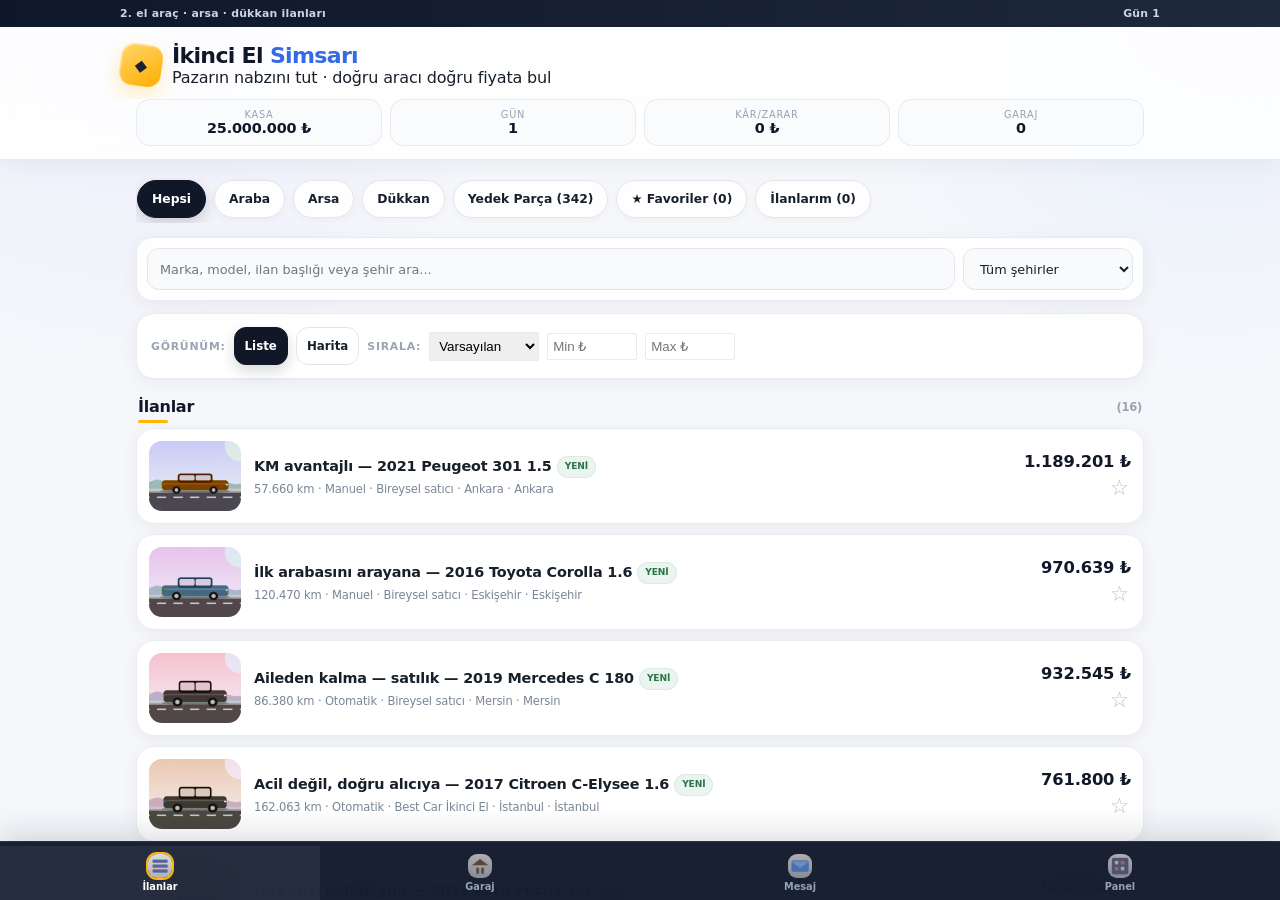
==== commit 9ec23c59: "ui: refine game header branding" ====
--- a/game/ikinci-el-simsari/index.html
+++ b/game/ikinci-el-simsari/index.html
@@ -1 +1 @@
-<!DOCTYPE html><html lang="tr"><head><meta charset="UTF-8"><meta name="viewport" content="width=device-width, initial-scale=1, viewport-fit=cover"><title>İkinci El Simsarı</title><link rel="stylesheet" href="css/style.css"></head><body><header><div class="topbar"><span>2. el araç · arsa · dükkan ilanları</span><span id="clockline">Gün 1</span></div><div class="titlerow"><div class="brand-wrap"><div class="brand-mark">◆</div><h1>İkinci El <span>Simsarı</span></h1></div></div><div class="statbar"><div class="stat"><span class="lbl">Kasa</span><b id="balance">0 ₺</b></div><div class="stat"><span class="lbl">Gün</span><b id="day">1</b></div><div class="stat"><span class="lbl">Kâr/Zarar</span><b id="profit">0 ₺</b></div><div class="stat"><span class="lbl">Garaj</span><b id="invcount">0</b></div></div></header><main id="main"></main><nav class="bottombar" id="bottombar"><button data-tab="listings"><img class="ic" src="img/nav_listings.png" alt="">İlanlar</button><button data-tab="garage"><img class="ic" src="img/nav_garage.png" alt="">Garaj</button><button data-tab="mesajlar"><img class="ic" src="img/nav_messages.png" alt="">Mesaj</button><button data-tab="panel"><img class="ic" src="img/nav_panel.png" alt="">Panel</button></nav><div class="toast" id="toast"></div><div id="modalRoot"></div><div id="busyRoot"></div><script type="module" src="js/main.js"></script></body></html>+<!DOCTYPE html><html lang="tr"><head><meta charset="UTF-8"><meta name="viewport" content="width=device-width, initial-scale=1, viewport-fit=cover"><title>İkinci El Simsarı</title><link rel="stylesheet" href="css/style.css"></head><body><header><div class="topbar"><span>2. el araç · arsa · dükkan ilanları</span><span id="clockline">Gün 1</span></div><div class="titlerow"><div class="brand-wrap"><div class="brand-mark">◆</div><div><h1>İkinci El <span>Simsarı</span></h1><div class="brand-subtitle">Pazarın nabzını tut · doğru aracı doğru fiyata bul</div></div></div></div><div class="statbar"><div class="stat"><span class="lbl">Kasa</span><b id="balance">0 ₺</b></div><div class="stat"><span class="lbl">Gün</span><b id="day">1</b></div><div class="stat"><span class="lbl">Kâr/Zarar</span><b id="profit">0 ₺</b></div><div class="stat"><span class="lbl">Garaj</span><b id="invcount">0</b></div></div></header><main id="main"></main><nav class="bottombar" id="bottombar"><button data-tab="listings"><img class="ic" src="img/nav_listings.png" alt="">İlanlar</button><button data-tab="garage"><img class="ic" src="img/nav_garage.png" alt="">Garaj</button><button data-tab="mesajlar"><img class="ic" src="img/nav_messages.png" alt="">Mesaj</button><button data-tab="panel"><img class="ic" src="img/nav_panel.png" alt="">Panel</button></nav><div class="toast" id="toast"></div><div id="modalRoot"></div><div id="busyRoot"></div><script type="module" src="js/main.js"></script></body></html>
--- a/game/ikinci-el-simsari/css/style.css
+++ b/game/ikinci-el-simsari/css/style.css
@@ -1 +1,177 @@
-:root{--page:#f4f5f7;--card:#fff;--border:#dfe3e8;--border-soft:#edf0f2;--ink:#17232f;--ink-soft:#65717d;--ink-faint:#8c97a3;--navy:#17232f;--navy-dark:#0f1923;--orange:#f4b400;--orange-dark:#d99d00;--link:#1769aa;--green:#248a52;--red:#c63b3b;--shadow:0 2px 10px rgba(23,35,47,.06);--shadow-lg:0 10px 30px rgba(23,35,47,.12);padding-top:env(safe-area-inset-top,0px);padding-bottom:env(safe-area-inset-bottom,0px);box-sizing:border-box}*{box-sizing:border-box}html,body{height:100%}body{margin:0;background:var(--page);color:var(--ink);font-family:Inter,system-ui,-apple-system,BlinkMacSystemFont,"Segoe UI",Arial,sans-serif;-webkit-font-smoothing:antialiased;height:100%;display:flex;flex-direction:column}.stamp{font-family:"Courier New",ui-monospace,monospace}button{font-family:inherit;cursor:pointer;border:0;border-radius:9px;padding:9px 15px;font-size:.82rem;font-weight:700;transition:.15s ease}button:disabled{opacity:.4;cursor:not-allowed}.btn-orange{background:var(--orange);color:#2b2200;border:1px solid var(--orange-dark);box-shadow:0 2px 5px rgba(217,157,0,.16)}.btn-orange:hover:not(:disabled){filter:brightness(.97);transform:translateY(-1px)}.btn-navy{background:var(--navy);color:#fff}.btn-navy:hover:not(:disabled){background:var(--navy-dark);transform:translateY(-1px)}.btn-red{background:var(--red);color:#fff}.btn-ghost{background:#fff;color:var(--ink);border:1px solid var(--border);font-weight:600}.btn-ghost:hover:not(:disabled){border-color:#b9c1c9;background:#f8f9fa} .btn-sm{padding:6px 10px;font-size:.74rem}a,.link{color:var(--link);text-decoration:none;cursor:pointer}header{background:rgba(255,255,255,.97);color:var(--ink);border-bottom:1px solid var(--border);flex:0 0 auto;padding-top:env(safe-area-inset-top,0px);box-shadow:0 1px 5px rgba(23,35,47,.04)}.topbar{background:var(--navy);color:#dce4eb;font-size:.7rem;padding:6px 16px;display:flex;justify-content:space-between;font-weight:600}.titlerow{display:flex;align-items:center;justify-content:space-between;gap:10px;padding:14px 16px 10px;background:#fff}header h1{margin:0;font-size:1.28rem;letter-spacing:-.4px;color:var(--navy);font-weight:850}header h1 span{color:var(--link)}.statbar{display:flex;gap:8px;margin:0 16px 12px;flex-wrap:wrap;font-size:.78rem;border:0;overflow:visible}.statbar .stat{flex:1 1 0;text-align:center;padding:9px 7px;border:1px solid var(--border);border-radius:10px;background:#f8fafb;min-width:80px}.statbar .stat:last-child{border-right:1px solid var(--border)}.statbar .lbl{display:block;color:var(--ink-faint);font-size:.61rem;text-transform:uppercase;letter-spacing:.5px}.statbar b{color:var(--navy);font-size:.88rem}.statbar b.negv{color:var(--red)}main{flex:1 1 auto;overflow-y:auto;max-width:980px;width:100%;margin:0 auto;padding:16px 14px 96px;-webkit-overflow-scrolling:touch}@keyframes fadeInMain{from{opacity:0;transform:translateY(6px)}to{opacity:1;transform:translateY(0)}}main.fadein{animation:fadeInMain .22s ease-out}.filterbar{display:flex;gap:7px;margin-bottom:14px;flex-wrap:wrap}.filterbar button{border-radius:20px;padding:7px 14px;font-size:.77rem;border:1px solid var(--border);background:#fff}.filterbar button.active,.btn-ghost.active{background:var(--navy);color:#fff;border-color:var(--navy)}h2.section{font-size:.92rem;margin:18px 0 9px;padding:0 2px 7px;border:0;border-bottom:2px solid var(--orange);display:flex;align-items:center;justify-content:space-between;gap:10px;color:var(--navy);font-weight:800;background:transparent}h2.section .count{font-size:.72rem;color:var(--ink-faint);font-weight:600}.listrow{background:var(--card);border:1px solid var(--border);border-radius:12px;padding:11px 12px;margin-bottom:8px;display:flex;gap:12px;align-items:center;cursor:pointer;transition:.15s ease;box-shadow:var(--shadow)}.listrow:hover{border-color:#c8d0d8;box-shadow:0 5px 16px rgba(23,35,47,.09);transform:translateY(-1px)}.thumb{width:72px;height:60px;flex:0 0 auto;border-radius:9px;object-fit:cover;background:#eef1f4;border:1px solid var(--border)}.listrow .info{flex:1 1 auto;min-width:0}.listrow h3{margin:0 0 4px;font-size:.91rem;color:var(--ink);font-weight:750;white-space:nowrap;overflow:hidden;text-overflow:ellipsis}.listrow .meta{font-size:.74rem;color:var(--ink-soft)}.listrow .price{font-weight:850;color:var(--navy);font-size:1rem;white-space:nowrap}.fav-btn{background:none;border:0;padding:2px;margin:0;cursor:pointer;font-size:1.2rem;line-height:1;color:#b9c1c9}.fav-btn.active{color:#d99d00}.listrow .badge{display:inline-block;font-size:.6rem;padding:3px 7px;border-radius:12px;background:#e9eef2;color:var(--navy);margin-left:5px;vertical-align:middle;font-weight:750}.listrow .badge.inspected{background:#e5f4eb;color:var(--green)}.empty{color:var(--ink-soft);font-style:italic;padding:20px 0;text-align:center}@keyframes slideInPanel{from{transform:translateX(100%)}to{transform:translateX(0)}}.overlay{position:fixed;inset:0;background:var(--page);z-index:40;display:flex;flex-direction:column;padding-top:env(safe-area-inset-top,0px);animation:slideInPanel .24s cubic-bezier(.2,.7,.3,1)}.overlay-header{display:flex;align-items:center;gap:10px;padding:12px 14px;background:var(--navy);color:#fff;border-bottom:3px solid var(--orange);flex:0 0 auto}.overlay-header button{background:rgba(255,255,255,.1);color:#fff;border:1px solid rgba(255,255,255,.22)}.overlay-body{flex:1 1 auto;overflow-y:auto;padding:16px;max-width:780px;margin:0 auto;width:100%;-webkit-overflow-scrolling:touch}.hero{width:100%;height:220px;border-radius:14px;margin-bottom:14px;object-fit:cover;background:#eef1f4;border:1px solid var(--border);display:block}.detail-title{font-size:1.18rem;margin:0 0 5px;font-weight:850;color:var(--navy)}.detail-price{font-size:1.45rem;font-weight:850;color:var(--navy);margin-bottom:14px}.spec-table{width:100%;border-collapse:separate;border-spacing:0;margin-bottom:15px;font-size:.83rem;background:var(--card);border:1px solid var(--border);border-radius:12px;overflow:hidden;box-shadow:var(--shadow)}.spec-table td{padding:9px 11px;border-bottom:1px solid var(--border-soft)}.spec-table tr:last-child td{border-bottom:0}.spec-table td:first-child{color:var(--ink-soft);width:42%;background:#f8fafb;font-weight:650}.desc-box{background:var(--card);border:1px solid var(--border);border-radius:12px;padding:13px 15px;font-size:.86rem;line-height:1.55;margin-bottom:6px;box-shadow:var(--shadow)}.desc-note{font-size:.7rem;color:var(--ink-faint);font-style:italic;margin-bottom:14px}.fault-list{list-style:none;margin:8px 0 14px;padding:0;font-size:.84rem;background:var(--card);border:1px solid var(--border);border-radius:12px;overflow:hidden}.fault-list li{padding:8px 11px 8px 25px;border-top:1px solid var(--border-soft);position:relative}.fault-list li:first-child{border-top:0}.fault-list li:before{content:"—";position:absolute;left:9px;color:var(--red)}.fault-list li.fixed{color:var(--green)}.fault-list li.fixed:before{content:"✓";color:var(--green)}.action-row{display:flex;gap:8px;flex-wrap:wrap;margin-bottom:20px}.parts-diagram-wrap{background:var(--card);border:1px solid var(--border);border-radius:12px;padding:12px 14px 14px;margin-bottom:14px;text-align:center;box-shadow:var(--shadow)}.parts-diagram-svg{width:150px;height:auto;margin:0 auto;display:block}.parts-legend{display:flex;gap:14px;justify-content:center;margin-top:10px;flex-wrap:wrap}.parts-legend-chip{font-size:.72rem;color:var(--ink-soft);display:inline-flex;align-items:center;gap:5px}.parts-legend-chip i{width:10px;height:10px;border-radius:3px;display:inline-block}.parts-list-text{font-size:.78rem;color:var(--ink-soft);margin-top:10px;text-align:left;line-height:1.5}.chatbox{margin-top:8px}.qbtns{display:flex;flex-wrap:wrap;gap:7px;margin-bottom:12px}.qbtns button{background:#fff;border:1px solid var(--border);color:var(--ink);font-weight:650;border-radius:18px}.qbtns button:hover:not(:disabled){border-color:#b9c1c9;background:#f8fafb}.bubble{max-width:88%;padding:9px 12px;border-radius:13px;margin-bottom:8px;font-size:.84rem;line-height:1.4}.bubble.me{background:var(--navy);color:#fff;margin-left:auto;border-bottom-right-radius:4px}.bubble.seller{background:#fff;border:1px solid var(--border);margin-right:auto;border-bottom-left-radius:4px}.sbm-wrap{max-width:88%;margin-right:auto;margin-bottom:8px}.sbm-label{font-size:.68rem;font-weight:800;color:var(--ink-soft);letter-spacing:.4px;margin:0 0 3px 2px}.bubble.sbm{background:#eef5ef;border:1px solid #d2e3d6;color:#28382c;border-bottom-left-radius:4px;margin-bottom:0;max-width:100%}.sbm-thumb{display:flex;align-items:center;justify-content:center;background:var(--navy);color:#fff;font-size:.66rem;font-weight:800;letter-spacing:.3px}.sbm-group-kicker{font-size:.68rem;font-weight:700;color:var(--ink-faint);margin:14px 0 4px 2px;text-transform:uppercase;letter-spacing:.3px}.sbm-group-kicker:first-child{margin-top:0}.grid{display:grid;grid-template-columns:repeat(auto-fill,minmax(240px,1fr));gap:11px}.card{background:var(--card);border:1px solid var(--border);border-radius:12px;padding:13px 14px;cursor:default;box-shadow:var(--shadow)}.card.click{cursor:pointer;transition:.15s ease}.card.click:hover{border-color:#c8d0d8;box-shadow:var(--shadow-lg);transform:translateY(-1px)}.card h3{margin:0 0 4px;font-size:.94rem;color:var(--navy)}.card .kicker{font-size:.68rem;color:var(--ink-faint)}.card .val{font-weight:800;color:var(--navy);margin:6px 0}.card-thumb{width:100%;height:120px;object-fit:cover;border-radius:9px;margin-bottom:8px;background:#eef1f4;border:1px solid var(--border)}.usta-card{background:var(--card);border:1px solid var(--border);border-radius:12px;padding:13px 14px;margin-bottom:10px;box-shadow:var(--shadow)}.usta-card h3{margin:0 0 3px;font-size:.96rem;color:var(--navy)}.usta-card .stats{font-size:.78rem;color:var(--ink-soft);margin-bottom:6px}.repair-item{border-top:1px solid var(--border);padding-top:10px;margin-top:10px}.repair-fault-row{display:flex;align-items:center;justify-content:space-between;gap:10px;flex-wrap:wrap;padding:7px 0;border-top:1px dashed var(--border)}.repair-fault-row:first-of-type{border-top:0}.repair-fault-row .flabel{font-size:.83rem;flex:1 1 160px}.row-icon{width:28px;height:28px;border-radius:50%;object-fit:cover;flex:0 0 auto;border:1px solid var(--border)}.tag-chip{display:inline-block;background:#fff3c7;color:#6f5100;font-size:.62rem;font-weight:750;padding:3px 7px;border-radius:10px;margin-left:4px}.usta-btns{display:flex;gap:6px;flex-wrap:wrap}.usta-btns button{font-size:.7rem;padding:6px 9px;line-height:1.2;text-align:center;border-radius:8px}.log{background:var(--card);border:1px solid var(--border);border-radius:12px;padding:10px 14px;font-size:.81rem;line-height:1.55;box-shadow:var(--shadow)}.log div{border-bottom:1px dashed var(--border);padding:4px 0}.log div:last-child{border-bottom:0}.pos{color:var(--green);font-weight:700}.neg{color:var(--red);font-weight:700}.nextday-wrap{display:flex;justify-content:center;margin:20px 0 6px}.btn-nextday{padding:13px 28px;font-size:.92rem;border-radius:24px;box-shadow:0 3px 10px rgba(217,157,0,.2)}.panel-banner{position:relative;border-radius:14px;overflow:hidden;height:120px;margin-bottom:16px;background-size:cover;background-position:center;display:flex;align-items:flex-end}.panel-banner:after{content:"";position:absolute;inset:0;background:linear-gradient(180deg,rgba(15,25,35,.08),rgba(15,25,35,.8))}.panel-banner-text{position:relative;z-index:1;padding:12px 16px;color:#fff}.panel-banner-text h2{margin:0 0 2px;font-size:1.15rem;font-weight:800}.panel-banner-text p{margin:0;font-size:.78rem;opacity:.85}.panel-grid{display:flex;flex-direction:column;gap:10px}.panel-tile{display:flex;align-items:center;gap:12px;background:var(--card);border:1px solid var(--border);border-radius:12px;padding:10px;cursor:pointer;position:relative;transition:.15s ease;box-shadow:var(--shadow)}.panel-tile:hover{border-color:#c8d0d8;box-shadow:var(--shadow-lg);transform:translateY(-1px)}.panel-tile img{width:64px;height:64px;border-radius:9px;object-fit:cover;flex:0 0 auto;border:1px solid var(--border)}.panel-tile-body h3{margin:0 0 3px;font-size:.94rem;color:var(--navy)}.panel-tile-desc{font-size:.76rem;color:var(--ink-soft)}.panel-tile-badge{position:absolute;top:8px;right:10px;background:var(--red);color:#fff;font-size:.68rem;font-weight:800;min-width:20px;height:20px;border-radius:10px;display:flex;align-items:center;justify-content:center;padding:0 5px}.panel-icon-sm{width:40px;height:40px;border-radius:9px;object-fit:cover;flex:0 0 auto;border:1px solid var(--border)}.avatar{width:48px;height:48px;border-radius:50%;object-fit:cover;border:2px solid var(--orange)}.skillbar{background:var(--border-soft);border-radius:4px;height:6px;overflow:hidden}.skillbar-fill{background:var(--orange);height:100%}.map-svg{width:100%;height:auto;display:block}.map-city text{pointer-events:none}.map-city:not(.here):hover circle{stroke:var(--orange-dark);stroke-width:2.5}nav.bottombar{flex:0 0 auto;display:flex;background:var(--navy);border-top:3px solid var(--orange);padding-bottom:env(safe-area-inset-bottom,0px);position:fixed;left:0;right:0;bottom:0;z-index:30}nav.bottombar button{flex:1 1 0;background:transparent;color:#a9b6c4;border-radius:0;padding:9px 4px 7px;font-size:.64rem;font-weight:650;display:flex;flex-direction:column;align-items:center;gap:3px}nav.bottombar button .ic{width:22px;height:22px;border-radius:50%;object-fit:cover;opacity:.75}nav.bottombar button.active .ic{opacity:1;box-shadow:0 0 0 2px var(--orange)}nav.bottombar button.active{color:#fff;background:rgba(255,255,255,.08);border-top:2px solid var(--orange);padding-top:7px}nav.bottombar.nav-busy{position:fixed}nav.bottombar.nav-busy:before{content:"";position:absolute;top:-6px;right:10px;width:8px;height:8px;border-radius:50%;background:var(--orange);animation:navPulse 1.1s ease-out infinite}@keyframes navPulse{0%{box-shadow:0 0 0 0 rgba(244,180,0,.5)}100%{box-shadow:0 0 0 8px rgba(244,180,0,0)}}.toast{position:fixed;left:50%;bottom:calc(70px + env(safe-area-inset-bottom,0px));transform:translateX(-50%);background:var(--navy-dark);color:#fff;padding:9px 16px;border-radius:9px;font-size:.83rem;opacity:0;pointer-events:none;transition:opacity .25s;z-index:70;max-width:90%;text-align:center}.toast.show{opacity:1}.modal-backdrop{position:fixed;inset:0;background:rgba(20,26,33,.55);z-index:80;display:flex;align-items:center;justify-content:center;padding:20px;animation:fadeInBackdrop .15s ease-out}@keyframes fadeInBackdrop{from{opacity:0}to{opacity:1}}@keyframes popIn{from{transform:scale(.93);opacity:0}to{transform:scale(1);opacity:1}}.modal-box{background:#fff;border-radius:14px;max-width:360px;width:100%;padding:18px;box-shadow:0 10px 40px rgba(0,0,0,.3);animation:popIn .16s cubic-bezier(.2,.8,.3,1)}.modal-box h3{margin:0 0 8px;font-size:1.02rem;color:var(--navy)}.modal-box .mrow{display:flex;justify-content:space-between;font-size:.82rem;padding:5px 0;border-bottom:1px dashed var(--border);color:var(--ink-soft)}.modal-box .mrow b{color:var(--ink)}.modal-box .mrow:last-of-type{border-bottom:0}.modal-box .mmsg{font-size:.85rem;color:var(--ink);margin:10px 0 12px;line-height:1.45}.modal-actions{display:flex;gap:8px;margin-top:14px}.modal-actions button{flex:1 1 0}.modal-box.bilanco{max-width:420px;max-height:82vh;overflow-y:auto}.modal-box.bilanco .kicker{font-size:.66rem;color:var(--ink-faint);letter-spacing:.03em;margin-bottom:2px}.bilanco-neg{color:var(--red)!important}.bilanco-pos{color:var(--green)!important}.busybar{position:fixed;left:0;right:0;bottom:0;z-index:75;background:var(--navy-dark);color:#fff;padding:9px 16px calc(9px + env(safe-area-inset-bottom,0px));font-size:.78rem;display:flex;align-items:center;gap:10px;transform:translateY(100%);transition:transform .2s ease-out}.busybar.show{transform:translateY(0)}.busybar .spin{width:14px;height:14px;border-radius:50%;border:2px solid rgba(255,255,255,.3);border-top-color:var(--orange);animation:spin .7s linear infinite;flex:0 0 auto}@keyframes spin{to{transform:rotate(360deg)}}.busybar .bblabel{flex:1 1 auto;min-width:0;line-height:1.35}.busybar .bblabel div:first-child{font-weight:700;white-space:nowrap;overflow:hidden;text-overflow:ellipsis}.busybar .bbtrack{position:absolute;left:0;right:0;bottom:0;height:3px;background:rgba(255,255,255,.15)}.busybar .bbfill{height:100%;background:var(--orange);width:0%;transition:width .1s linear}:root{color-scheme:light}@media(max-width:600px){main{padding:12px 10px 94px}.titlerow{padding:12px 12px 9px}.statbar{margin:0 10px 10px;gap:5px}.statbar .stat{padding:7px 4px;min-width:0}.hero{height:185px}.listrow{padding:10px}.thumb{width:64px;height:56px}.listrow .price{font-size:.92rem}.grid{grid-template-columns:1fr}.overlay-body{padding:12px}}+:root{--page:#f4f5f7;--card:#fff;--border:#dfe3e8;--border-soft:#edf0f2;--ink:#17232f;--ink-soft:#65717d;--ink-faint:#8c97a3;--navy:#17232f;--navy-dark:#0f1923;--orange:#f4b400;--orange-dark:#d99d00;--link:#1769aa;--green:#248a52;--red:#c63b3b;--shadow:0 2px 10px rgba(23,35,47,.06);--shadow-lg:0 10px 30px rgba(23,35,47,.12);padding-top:env(safe-area-inset-top,0px);padding-bottom:env(safe-area-inset-bottom,0px);box-sizing:border-box}*{box-sizing:border-box}html,body{height:100%}body{margin:0;background:var(--page);color:var(--ink);font-family:Inter,system-ui,-apple-system,BlinkMacSystemFont,"Segoe UI",Arial,sans-serif;-webkit-font-smoothing:antialiased;height:100%;display:flex;flex-direction:column}.stamp{font-family:"Courier New",ui-monospace,monospace}button{font-family:inherit;cursor:pointer;border:0;border-radius:9px;padding:9px 15px;font-size:.82rem;font-weight:700;transition:.15s ease}button:disabled{opacity:.4;cursor:not-allowed}.btn-orange{background:var(--orange);color:#2b2200;border:1px solid var(--orange-dark);box-shadow:0 2px 5px rgba(217,157,0,.16)}.btn-orange:hover:not(:disabled){filter:brightness(.97);transform:translateY(-1px)}.btn-navy{background:var(--navy);color:#fff}.btn-navy:hover:not(:disabled){background:var(--navy-dark);transform:translateY(-1px)}.btn-red{background:var(--red);color:#fff}.btn-ghost{background:#fff;color:var(--ink);border:1px solid var(--border);font-weight:600}.btn-ghost:hover:not(:disabled){border-color:#b9c1c9;background:#f8f9fa} .btn-sm{padding:6px 10px;font-size:.74rem}a,.link{color:var(--link);text-decoration:none;cursor:pointer}header{background:rgba(255,255,255,.97);color:var(--ink);border-bottom:1px solid var(--border);flex:0 0 auto;padding-top:env(safe-area-inset-top,0px);box-shadow:0 1px 5px rgba(23,35,47,.04)}.topbar{background:var(--navy);color:#dce4eb;font-size:.7rem;padding:6px 16px;display:flex;justify-content:space-between;font-weight:600}.titlerow{display:flex;align-items:center;justify-content:space-between;gap:10px;padding:14px 16px 10px;background:#fff}header h1{margin:0;font-size:1.28rem;letter-spacing:-.4px;color:var(--navy);font-weight:850}header h1 span{color:var(--link)}.statbar{display:flex;gap:8px;margin:0 16px 12px;flex-wrap:wrap;font-size:.78rem;border:0;overflow:visible}.statbar .stat{flex:1 1 0;text-align:center;padding:9px 7px;border:1px solid var(--border);border-radius:10px;background:#f8fafb;min-width:80px}.statbar .stat:last-child{border-right:1px solid var(--border)}.statbar .lbl{display:block;color:var(--ink-faint);font-size:.61rem;text-transform:uppercase;letter-spacing:.5px}.statbar b{color:var(--navy);font-size:.88rem}.statbar b.negv{color:var(--red)}main{flex:1 1 auto;overflow-y:auto;max-width:980px;width:100%;margin:0 auto;padding:16px 14px 96px;-webkit-overflow-scrolling:touch}@keyframes fadeInMain{from{opacity:0;transform:translateY(6px)}to{opacity:1;transform:translateY(0)}}main.fadein{animation:fadeInMain .22s ease-out}.filterbar{display:flex;gap:7px;margin-bottom:14px;flex-wrap:wrap}.filterbar button{border-radius:20px;padding:7px 14px;font-size:.77rem;border:1px solid var(--border);background:#fff}.filterbar button.active,.btn-ghost.active{background:var(--navy);color:#fff;border-color:var(--navy)}h2.section{font-size:.92rem;margin:18px 0 9px;padding:0 2px 7px;border:0;border-bottom:2px solid var(--orange);display:flex;align-items:center;justify-content:space-between;gap:10px;color:var(--navy);font-weight:800;background:transparent}h2.section .count{font-size:.72rem;color:var(--ink-faint);font-weight:600}.listrow{background:var(--card);border:1px solid var(--border);border-radius:12px;padding:11px 12px;margin-bottom:8px;display:flex;gap:12px;align-items:center;cursor:pointer;transition:.15s ease;box-shadow:var(--shadow)}.listrow:hover{border-color:#c8d0d8;box-shadow:0 5px 16px rgba(23,35,47,.09);transform:translateY(-1px)}.thumb{width:72px;height:60px;flex:0 0 auto;border-radius:9px;object-fit:cover;background:#eef1f4;border:1px solid var(--border)}.listrow .info{flex:1 1 auto;min-width:0}.listrow h3{margin:0 0 4px;font-size:.91rem;color:var(--ink);font-weight:750;white-space:nowrap;overflow:hidden;text-overflow:ellipsis}.listrow .meta{font-size:.74rem;color:var(--ink-soft)}.listrow .price{font-weight:850;color:var(--navy);font-size:1rem;white-space:nowrap}.fav-btn{background:none;border:0;padding:2px;margin:0;cursor:pointer;font-size:1.2rem;line-height:1;color:#b9c1c9}.fav-btn.active{color:#d99d00}.listrow .badge{display:inline-block;font-size:.6rem;padding:3px 7px;border-radius:12px;background:#e9eef2;color:var(--navy);margin-left:5px;vertical-align:middle;font-weight:750}.listrow .badge.inspected{background:#e5f4eb;color:var(--green)}.empty{color:var(--ink-soft);font-style:italic;padding:20px 0;text-align:center}@keyframes slideInPanel{from{transform:translateX(100%)}to{transform:translateX(0)}}.overlay{position:fixed;inset:0;background:var(--page);z-index:40;display:flex;flex-direction:column;padding-top:env(safe-area-inset-top,0px);animation:slideInPanel .24s cubic-bezier(.2,.7,.3,1)}.overlay-header{display:flex;align-items:center;gap:10px;padding:12px 14px;background:var(--navy);color:#fff;border-bottom:3px solid var(--orange);flex:0 0 auto}.overlay-header button{background:rgba(255,255,255,.1);color:#fff;border:1px solid rgba(255,255,255,.22)}.overlay-body{flex:1 1 auto;overflow-y:auto;padding:16px;max-width:780px;margin:0 auto;width:100%;-webkit-overflow-scrolling:touch}.hero{width:100%;height:220px;border-radius:14px;margin-bottom:14px;object-fit:cover;background:#eef1f4;border:1px solid var(--border);display:block}.detail-title{font-size:1.18rem;margin:0 0 5px;font-weight:850;color:var(--navy)}.detail-price{font-size:1.45rem;font-weight:850;color:var(--navy);margin-bottom:14px}.spec-table{width:100%;border-collapse:separate;border-spacing:0;margin-bottom:15px;font-size:.83rem;background:var(--card);border:1px solid var(--border);border-radius:12px;overflow:hidden;box-shadow:var(--shadow)}.spec-table td{padding:9px 11px;border-bottom:1px solid var(--border-soft)}.spec-table tr:last-child td{border-bottom:0}.spec-table td:first-child{color:var(--ink-soft);width:42%;background:#f8fafb;font-weight:650}.desc-box{background:var(--card);border:1px solid var(--border);border-radius:12px;padding:13px 15px;font-size:.86rem;line-height:1.55;margin-bottom:6px;box-shadow:var(--shadow)}.desc-note{font-size:.7rem;color:var(--ink-faint);font-style:italic;margin-bottom:14px}.fault-list{list-style:none;margin:8px 0 14px;padding:0;font-size:.84rem;background:var(--card);border:1px solid var(--border);border-radius:12px;overflow:hidden}.fault-list li{padding:8px 11px 8px 25px;border-top:1px solid var(--border-soft);position:relative}.fault-list li:first-child{border-top:0}.fault-list li:before{content:"—";position:absolute;left:9px;color:var(--red)}.fault-list li.fixed{color:var(--green)}.fault-list li.fixed:before{content:"✓";color:var(--green)}.action-row{display:flex;gap:8px;flex-wrap:wrap;margin-bottom:20px}.parts-diagram-wrap{background:var(--card);border:1px solid var(--border);border-radius:12px;padding:12px 14px 14px;margin-bottom:14px;text-align:center;box-shadow:var(--shadow)}.parts-diagram-svg{width:150px;height:auto;margin:0 auto;display:block}.parts-legend{display:flex;gap:14px;justify-content:center;margin-top:10px;flex-wrap:wrap}.parts-legend-chip{font-size:.72rem;color:var(--ink-soft);display:inline-flex;align-items:center;gap:5px}.parts-legend-chip i{width:10px;height:10px;border-radius:3px;display:inline-block}.parts-list-text{font-size:.78rem;color:var(--ink-soft);margin-top:10px;text-align:left;line-height:1.5}.chatbox{margin-top:8px}.qbtns{display:flex;flex-wrap:wrap;gap:7px;margin-bottom:12px}.qbtns button{background:#fff;border:1px solid var(--border);color:var(--ink);font-weight:650;border-radius:18px}.qbtns button:hover:not(:disabled){border-color:#b9c1c9;background:#f8fafb}.bubble{max-width:88%;padding:9px 12px;border-radius:13px;margin-bottom:8px;font-size:.84rem;line-height:1.4}.bubble.me{background:var(--navy);color:#fff;margin-left:auto;border-bottom-right-radius:4px}.bubble.seller{background:#fff;border:1px solid var(--border);margin-right:auto;border-bottom-left-radius:4px}.sbm-wrap{max-width:88%;margin-right:auto;margin-bottom:8px}.sbm-label{font-size:.68rem;font-weight:800;color:var(--ink-soft);letter-spacing:.4px;margin:0 0 3px 2px}.bubble.sbm{background:#eef5ef;border:1px solid #d2e3d6;color:#28382c;border-bottom-left-radius:4px;margin-bottom:0;max-width:100%}.sbm-thumb{display:flex;align-items:center;justify-content:center;background:var(--navy);color:#fff;font-size:.66rem;font-weight:800;letter-spacing:.3px}.sbm-group-kicker{font-size:.68rem;font-weight:700;color:var(--ink-faint);margin:14px 0 4px 2px;text-transform:uppercase;letter-spacing:.3px}.sbm-group-kicker:first-child{margin-top:0}.grid{display:grid;grid-template-columns:repeat(auto-fill,minmax(240px,1fr));gap:11px}.card{background:var(--card);border:1px solid var(--border);border-radius:12px;padding:13px 14px;cursor:default;box-shadow:var(--shadow)}.card.click{cursor:pointer;transition:.15s ease}.card.click:hover{border-color:#c8d0d8;box-shadow:var(--shadow-lg);transform:translateY(-1px)}.card h3{margin:0 0 4px;font-size:.94rem;color:var(--navy)}.card .kicker{font-size:.68rem;color:var(--ink-faint)}.card .val{font-weight:800;color:var(--navy);margin:6px 0}.card-thumb{width:100%;height:120px;object-fit:cover;border-radius:9px;margin-bottom:8px;background:#eef1f4;border:1px solid var(--border)}.usta-card{background:var(--card);border:1px solid var(--border);border-radius:12px;padding:13px 14px;margin-bottom:10px;box-shadow:var(--shadow)}.usta-card h3{margin:0 0 3px;font-size:.96rem;color:var(--navy)}.usta-card .stats{font-size:.78rem;color:var(--ink-soft);margin-bottom:6px}.repair-item{border-top:1px solid var(--border);padding-top:10px;margin-top:10px}.repair-fault-row{display:flex;align-items:center;justify-content:space-between;gap:10px;flex-wrap:wrap;padding:7px 0;border-top:1px dashed var(--border)}.repair-fault-row:first-of-type{border-top:0}.repair-fault-row .flabel{font-size:.83rem;flex:1 1 160px}.row-icon{width:28px;height:28px;border-radius:50%;object-fit:cover;flex:0 0 auto;border:1px solid var(--border)}.tag-chip{display:inline-block;background:#fff3c7;color:#6f5100;font-size:.62rem;font-weight:750;padding:3px 7px;border-radius:10px;margin-left:4px}.usta-btns{display:flex;gap:6px;flex-wrap:wrap}.usta-btns button{font-size:.7rem;padding:6px 9px;line-height:1.2;text-align:center;border-radius:8px}.log{background:var(--card);border:1px solid var(--border);border-radius:12px;padding:10px 14px;font-size:.81rem;line-height:1.55;box-shadow:var(--shadow)}.log div{border-bottom:1px dashed var(--border);padding:4px 0}.log div:last-child{border-bottom:0}.pos{color:var(--green);font-weight:700}.neg{color:var(--red);font-weight:700}.nextday-wrap{display:flex;justify-content:center;margin:20px 0 6px}.btn-nextday{padding:13px 28px;font-size:.92rem;border-radius:24px;box-shadow:0 3px 10px rgba(217,157,0,.2)}.panel-banner{position:relative;border-radius:14px;overflow:hidden;height:120px;margin-bottom:16px;background-size:cover;background-position:center;display:flex;align-items:flex-end}.panel-banner:after{content:"";position:absolute;inset:0;background:linear-gradient(180deg,rgba(15,25,35,.08),rgba(15,25,35,.8))}.panel-banner-text{position:relative;z-index:1;padding:12px 16px;color:#fff}.panel-banner-text h2{margin:0 0 2px;font-size:1.15rem;font-weight:800}.panel-banner-text p{margin:0;font-size:.78rem;opacity:.85}.panel-grid{display:flex;flex-direction:column;gap:10px}.panel-tile{display:flex;align-items:center;gap:12px;background:var(--card);border:1px solid var(--border);border-radius:12px;padding:10px;cursor:pointer;position:relative;transition:.15s ease;box-shadow:var(--shadow)}.panel-tile:hover{border-color:#c8d0d8;box-shadow:var(--shadow-lg);transform:translateY(-1px)}.panel-tile img{width:64px;height:64px;border-radius:9px;object-fit:cover;flex:0 0 auto;border:1px solid var(--border)}.panel-tile-body h3{margin:0 0 3px;font-size:.94rem;color:var(--navy)}.panel-tile-desc{font-size:.76rem;color:var(--ink-soft)}.panel-tile-badge{position:absolute;top:8px;right:10px;background:var(--red);color:#fff;font-size:.68rem;font-weight:800;min-width:20px;height:20px;border-radius:10px;display:flex;align-items:center;justify-content:center;padding:0 5px}.panel-icon-sm{width:40px;height:40px;border-radius:9px;object-fit:cover;flex:0 0 auto;border:1px solid var(--border)}.avatar{width:48px;height:48px;border-radius:50%;object-fit:cover;border:2px solid var(--orange)}.skillbar{background:var(--border-soft);border-radius:4px;height:6px;overflow:hidden}.skillbar-fill{background:var(--orange);height:100%}.map-svg{width:100%;height:auto;display:block}.map-city text{pointer-events:none}.map-city:not(.here):hover circle{stroke:var(--orange-dark);stroke-width:2.5}nav.bottombar{flex:0 0 auto;display:flex;background:var(--navy);border-top:3px solid var(--orange);padding-bottom:env(safe-area-inset-bottom,0px);position:fixed;left:0;right:0;bottom:0;z-index:30}nav.bottombar button{flex:1 1 0;background:transparent;color:#a9b6c4;border-radius:0;padding:9px 4px 7px;font-size:.64rem;font-weight:650;display:flex;flex-direction:column;align-items:center;gap:3px}nav.bottombar button .ic{width:22px;height:22px;border-radius:50%;object-fit:cover;opacity:.75}nav.bottombar button.active .ic{opacity:1;box-shadow:0 0 0 2px var(--orange)}nav.bottombar button.active{color:#fff;background:rgba(255,255,255,.08);border-top:2px solid var(--orange);padding-top:7px}nav.bottombar.nav-busy{position:fixed}nav.bottombar.nav-busy:before{content:"";position:absolute;top:-6px;right:10px;width:8px;height:8px;border-radius:50%;background:var(--orange);animation:navPulse 1.1s ease-out infinite}@keyframes navPulse{0%{box-shadow:0 0 0 0 rgba(244,180,0,.5)}100%{box-shadow:0 0 0 8px rgba(244,180,0,0)}}.toast{position:fixed;left:50%;bottom:calc(70px + env(safe-area-inset-bottom,0px));transform:translateX(-50%);background:var(--navy-dark);color:#fff;padding:9px 16px;border-radius:9px;font-size:.83rem;opacity:0;pointer-events:none;transition:opacity .25s;z-index:70;max-width:90%;text-align:center}.toast.show{opacity:1}.modal-backdrop{position:fixed;inset:0;background:rgba(20,26,33,.55);z-index:80;display:flex;align-items:center;justify-content:center;padding:20px;animation:fadeInBackdrop .15s ease-out}@keyframes fadeInBackdrop{from{opacity:0}to{opacity:1}}@keyframes popIn{from{transform:scale(.93);opacity:0}to{transform:scale(1);opacity:1}}.modal-box{background:#fff;border-radius:14px;max-width:360px;width:100%;padding:18px;box-shadow:0 10px 40px rgba(0,0,0,.3);animation:popIn .16s cubic-bezier(.2,.8,.3,1)}.modal-box h3{margin:0 0 8px;font-size:1.02rem;color:var(--navy)}.modal-box .mrow{display:flex;justify-content:space-between;font-size:.82rem;padding:5px 0;border-bottom:1px dashed var(--border);color:var(--ink-soft)}.modal-box .mrow b{color:var(--ink)}.modal-box .mrow:last-of-type{border-bottom:0}.modal-box .mmsg{font-size:.85rem;color:var(--ink);margin:10px 0 12px;line-height:1.45}.modal-actions{display:flex;gap:8px;margin-top:14px}.modal-actions button{flex:1 1 0}.modal-box.bilanco{max-width:420px;max-height:82vh;overflow-y:auto}.modal-box.bilanco .kicker{font-size:.66rem;color:var(--ink-faint);letter-spacing:.03em;margin-bottom:2px}.bilanco-neg{color:var(--red)!important}.bilanco-pos{color:var(--green)!important}.busybar{position:fixed;left:0;right:0;bottom:0;z-index:75;background:var(--navy-dark);color:#fff;padding:9px 16px calc(9px + env(safe-area-inset-bottom,0px));font-size:.78rem;display:flex;align-items:center;gap:10px;transform:translateY(100%);transition:transform .2s ease-out}.busybar.show{transform:translateY(0)}.busybar .spin{width:14px;height:14px;border-radius:50%;border:2px solid rgba(255,255,255,.3);border-top-color:var(--orange);animation:spin .7s linear infinite;flex:0 0 auto}@keyframes spin{to{transform:rotate(360deg)}}.busybar .bblabel{flex:1 1 auto;min-width:0;line-height:1.35}.busybar .bblabel div:first-child{font-weight:700;white-space:nowrap;overflow:hidden;text-overflow:ellipsis}.busybar .bbtrack{position:absolute;left:0;right:0;bottom:0;height:3px;background:rgba(255,255,255,.15)}.busybar .bbfill{height:100%;background:var(--orange);width:0%;transition:width .1s linear}:root{color-scheme:light}@media(max-width:600px){main{padding:12px 10px 94px}.titlerow{padding:12px 12px 9px}.statbar{margin:0 10px 10px;gap:5px}.statbar .stat{padding:7px 4px;min-width:0}.hero{height:185px}.listrow{padding:10px}.thumb{width:64px;height:56px}.listrow .price{font-size:.92rem}.grid{grid-template-columns:1fr}.overlay-body{padding:12px}}
+/* === 3D / PREMIUM GAME LAYER === */
+.brand-wrap{display:flex;align-items:center;gap:10px}.brand-mark{width:38px;height:38px;display:grid;place-items:center;border-radius:11px;background:linear-gradient(145deg,#ffd86a,#d99d00);color:#17232f;box-shadow:inset 2px 2px 4px rgba(255,255,255,.45),inset -3px -3px 6px rgba(120,80,0,.22),0 5px 12px rgba(23,35,47,.16);transform:rotate(12deg)}.brand-mark::first-letter{font-size:18px}.titlerow{position:relative;overflow:hidden}.titlerow:after{content:"";position:absolute;right:-30px;top:-85px;width:260px;height:180px;background:url("../img/simsar-hero.svg") center/cover no-repeat;opacity:.055;pointer-events:none;filter:saturate(.8)}.panel-tile,.card,.listrow{transform-style:preserve-3d}.panel-tile:hover,.card.click:hover{transform:translateY(-2px) perspective(700px) rotateX(.5deg)}.leader-hero{position:relative;overflow:hidden;display:flex;justify-content:space-between;gap:18px;align-items:center;min-height:185px;margin-bottom:14px;padding:24px;border-radius:18px;background:linear-gradient(135deg,#17232f,#2b4358);color:#fff;box-shadow:0 16px 35px rgba(15,25,35,.2);isolation:isolate}.leader-hero:after{content:"";position:absolute;inset:0;background:url("../img/simsar-hero.svg") right center/auto 100% no-repeat;opacity:.5;z-index:-1}.leader-kicker{font-size:.68rem;letter-spacing:1.6px;color:#ffd86a;font-weight:850}.leader-hero h2{font-size:1.75rem;margin:5px 0}.leader-hero p{margin:0;max-width:480px;color:#c9d3dc;font-size:.8rem}.leader-score{min-width:135px;text-align:center;padding:15px 16px;border-radius:15px;background:rgba(255,255,255,.1);border:1px solid rgba(255,255,255,.16);backdrop-filter:blur(8px);box-shadow:inset 0 1px rgba(255,255,255,.1)}.leader-score span,.leader-score small{display:block;font-size:.63rem;color:#c9d3dc;font-weight:750}.leader-score b{display:block;font-size:1.65rem;color:#ffd86a;margin:4px 0}.leader-summary{margin-bottom:8px}.leaderboard{display:flex;flex-direction:column;gap:8px}.leader-row{display:flex;align-items:center;gap:12px;padding:12px 14px;background:#fff;border:1px solid var(--border);border-radius:13px;box-shadow:var(--shadow);transition:.15s ease}.leader-row:hover{transform:translateX(2px);box-shadow:var(--shadow-lg)}.leader-row.you{border-color:#e0ad22;background:linear-gradient(90deg,#fff9df,#fff)}.leader-row .rank{width:42px;text-align:center;font-weight:900;font-size:.85rem;color:var(--ink-soft)}.leader-avatar{width:38px;height:38px;border-radius:12px;display:grid;place-items:center;background:linear-gradient(145deg,#2b4358,#17232f);color:#fff;font-weight:850;box-shadow:inset 2px 2px 3px rgba(255,255,255,.12),0 4px 8px rgba(23,35,47,.16)}.leader-info{flex:1;min-width:0}.leader-info b{display:block;font-size:.86rem}.leader-info span{display:block;color:var(--ink-soft);font-size:.68rem;margin-top:2px}.leader-row>strong{font-size:.9rem;color:var(--navy)}.leader-note{margin-top:12px;padding:11px 13px;border-radius:10px;background:#eef3f7;color:var(--ink-soft);font-size:.7rem;line-height:1.5}@media(max-width:600px){.leader-hero{padding:18px;min-height:165px}.leader-score{min-width:105px;padding:11px}.leader-score b{font-size:1.25rem}.leader-hero h2{font-size:1.4rem}.leader-hero:after{opacity:.22}.leader-row{padding:10px}.leader-avatar{width:34px;height:34px}.leader-row .rank{width:30px}}
+/* === LEAGUE / DAILY QUEST UI === */
+.league-hero{position:relative;display:flex;align-items:center;gap:16px;overflow:hidden;min-height:155px;margin-bottom:12px;padding:20px;border-radius:18px;background:linear-gradient(135deg,#17232f,#304c63);color:#fff;box-shadow:0 18px 36px rgba(15,25,35,.18);isolation:isolate}
+.league-hero:after{content:"";position:absolute;right:-30px;top:-55px;width:300px;height:260px;background:url("../img/simsar-hero.svg") center/cover no-repeat;opacity:.18;z-index:-1;transform:rotate(-3deg)}
+.league-hero h1{margin:2px 0 5px;color:#fff;font-size:1.5rem}.league-hero p{margin:0;color:#d5dfe7;font-size:.78rem}.league-hero p b{color:#ffd86a}.league-orb{width:68px;height:68px;flex:0 0 auto;display:grid;place-items:center;border-radius:20px;background:linear-gradient(145deg,#fff0a8,#d99d00);box-shadow:inset 3px 3px 6px rgba(255,255,255,.5),inset -5px -5px 8px rgba(110,70,0,.25),0 10px 20px rgba(0,0,0,.2);transform:rotate(-6deg)}.league-orb img{width:45px;height:45px;filter:drop-shadow(0 3px 2px rgba(0,0,0,.18))}
+.league-progress{margin-bottom:10px}.progress-track{height:9px;background:#e9edf0;border-radius:99px;overflow:hidden;margin-top:9px;box-shadow:inset 0 1px 3px rgba(23,35,47,.08)}.progress-fill{height:100%;min-width:3px;border-radius:99px;background:linear-gradient(90deg,#d99d00,#ffd86a);box-shadow:0 2px 5px rgba(217,157,0,.25)}
+.stat-grid{display:grid;grid-template-columns:repeat(4,1fr);gap:9px;margin-bottom:10px}.stat-card{background:#fff;border:1px solid var(--border);border-radius:12px;padding:12px;box-shadow:var(--shadow)}.stat-card strong{display:block;margin-top:4px;font-size:.98rem;color:var(--navy)}
+.event-card{display:flex;align-items:center;gap:12px;margin:10px 0 16px;padding:12px 14px;border:1px solid #ead38b;border-radius:13px;background:linear-gradient(90deg,#fff8d9,#fff);box-shadow:var(--shadow)}.event-icon{width:38px;height:38px;display:grid;place-items:center;border-radius:11px;background:#17232f;box-shadow:inset 2px 2px 4px rgba(255,255,255,.12),0 4px 8px rgba(23,35,47,.12)}.event-icon img{width:22px;height:22px}.event-card b{font-size:.84rem}.event-card div:last-child{font-size:.72rem;color:var(--ink-soft);margin-top:2px}
+.task-grid{display:grid;grid-template-columns:repeat(3,1fr);gap:9px;margin-bottom:12px}.task-card{background:#fff;border:1px solid var(--border);border-radius:12px;padding:12px;box-shadow:var(--shadow);transition:.15s ease}.task-card:hover{transform:translateY(-2px);box-shadow:var(--shadow-lg)}.task-card.done{border-color:#b9dfc7;background:linear-gradient(145deg,#f4fff7,#fff)}.task-top{display:flex;justify-content:space-between;gap:8px;margin-bottom:5px}.task-top b{font-size:.8rem}.task-top span{font-size:.68rem;color:var(--green);font-weight:800}.task-foot{margin-top:7px;font-size:.63rem;color:var(--ink-faint);font-weight:800;letter-spacing:.3px}
+@media(max-width:600px){.league-hero{min-height:140px;padding:16px}.league-orb{width:55px;height:55px;border-radius:16px}.league-orb img{width:37px;height:37px}.league-hero h1{font-size:1.25rem}.league-hero:after{opacity:.1}.stat-grid{grid-template-columns:repeat(2,1fr)}.task-grid{grid-template-columns:1fr}.event-card{margin-bottom:12px}}
+/* === MARKETPLACE / SAHIBINDEN-INSPIRED DISCOVERY === */
+.market-search{display:flex;gap:8px;align-items:center;margin-bottom:12px;padding:9px;background:#fff;border:1px solid var(--border);box-shadow:0 4px 14px rgba(23,35,47,.06)}
+.market-search-input{flex:1;min-width:0;height:38px;border:1px solid #d5dbe0;border-radius:7px;padding:0 12px;font-size:.82rem;background:#fafbfc;outline:none}.market-search-input:focus{border-color:#8295a5;box-shadow:0 0 0 3px rgba(48,76,99,.08)}
+.market-city-select{height:38px;border:1px solid #d5dbe0;border-radius:7px;background:#fff;padding:0 9px;font-size:.78rem;color:var(--navy)}
+.new-badge{background:#e9f5ee!important;color:#287547!important}
+.listrow{transition:transform .14s ease,box-shadow .14s ease,border-color .14s ease}.listrow:hover{transform:translateY(-1px);border-color:#c7d0d7;box-shadow:0 7px 18px rgba(23,35,47,.08)}
+@media(max-width:600px){.market-search{align-items:stretch;flex-direction:column}.market-search-input,.market-city-select{width:100%}}
+
+/* === REAL TURKEY MAP === */
+.map-svg-real{width:100%;height:auto;min-height:300px;background:linear-gradient(180deg,#f7fbfd,#eef3ea);border-radius:10px}.map-svg-real #turkiye>g:hover path{fill:#e6edf2}.map-svg-real .map-city-real circle{filter:drop-shadow(0 2px 2px rgba(23,35,47,.25))}.map-svg-real .map-listing-badge circle{filter:drop-shadow(0 2px 2px rgba(23,35,47,.2))}.map-svg-real .map-city-real:hover circle{stroke:#f4b400;stroke-width:4}
+
+
+/* =========================================================
+   MODERN MARKET UI — 2026 visual refresh
+   ========================================================= */
+:root{
+  --page:#f5f7fb; --card:#ffffff; --border:#e7eaf0; --border-soft:#f0f2f6;
+  --ink:#17202a; --ink-soft:#697586; --ink-faint:#9aa4b2;
+  --navy:#101828; --navy-dark:#0b1220; --orange:#ffb703; --orange-dark:#e39b00;
+  --link:#356ae6; --green:#16a36a; --red:#e5484d; --purple:#7357e8;
+  --shadow:0 4px 18px rgba(16,24,40,.055); --shadow-lg:0 18px 50px rgba(16,24,40,.12);
+  --radius:18px;
+}
+body{
+  background:
+    radial-gradient(circle at 10% -5%,rgba(115,87,232,.08),transparent 28%),
+    radial-gradient(circle at 95% 0%,rgba(53,106,230,.07),transparent 25%),
+    var(--page);
+  color:var(--ink); letter-spacing:-.01em;
+}
+header{
+  background:rgba(255,255,255,.88); backdrop-filter:blur(18px); -webkit-backdrop-filter:blur(18px);
+  border-bottom:1px solid rgba(231,234,240,.9); box-shadow:0 5px 25px rgba(16,24,40,.05);
+}
+.topbar{
+  background:linear-gradient(90deg,#0f172a,#1e293b); color:#cbd5e1;
+  padding:7px max(16px,calc((100vw - 1040px)/2)); font-size:.68rem; letter-spacing:.02em;
+}
+.titlerow{padding:16px max(16px,calc((100vw - 1040px)/2)) 12px; background:transparent}
+.brand-mark{
+  width:42px;height:42px;border-radius:13px; transform:rotate(8deg);
+  background:linear-gradient(145deg,#ffd66b,#ffad00); box-shadow:0 8px 20px rgba(255,183,3,.25),inset 1px 1px 2px rgba(255,255,255,.7);
+}
+header h1{font-size:1.38rem;letter-spacing:-.7px}
+header h1 span{color:var(--link)}
+.statbar{
+  max-width:1040px; margin:0 auto 13px; padding:0 16px; gap:8px;
+}
+.statbar .stat{
+  border:1px solid rgba(231,234,240,.95); border-radius:14px; background:rgba(248,250,252,.78);
+  box-shadow:inset 0 1px rgba(255,255,255,.8); padding:9px 10px;
+}
+.statbar .lbl{letter-spacing:.8px;color:#98a2b3}
+.statbar b{font-size:.9rem}
+main{max-width:1040px;padding:18px 16px 105px}
+h2.section{
+  border:0; margin:18px 0 12px; padding:0 2px; font-size:1rem;
+  letter-spacing:-.25px; position:relative;
+}
+h2.section:after{content:"";width:30px;height:3px;background:var(--orange);border-radius:99px;position:absolute;left:2px;bottom:-7px}
+.filterbar{gap:8px;margin-bottom:14px;overflow-x:auto;flex-wrap:nowrap;padding:2px 1px 5px;scrollbar-width:none}
+.filterbar::-webkit-scrollbar{display:none}
+.filterbar button{
+  white-space:nowrap;border:1px solid #e4e7ec;border-radius:999px;background:rgba(255,255,255,.9);
+  padding:8px 14px;box-shadow:0 2px 7px rgba(16,24,40,.035)
+}
+.filterbar button.active,.btn-ghost.active{background:var(--navy);border-color:var(--navy);box-shadow:0 6px 14px rgba(16,24,40,.16)}
+.card,.listrow,.spec-table,.desc-box,.parts-diagram-wrap,.usta-card,.log{
+  border-color:#e7eaf0; border-radius:18px; box-shadow:var(--shadow);
+}
+.listrow{
+  padding:12px; margin-bottom:10px; gap:13px; background:rgba(255,255,255,.94);
+}
+.listrow:hover{border-color:#cdd5df;box-shadow:0 14px 28px rgba(16,24,40,.10);transform:translateY(-2px)}
+.thumb{width:92px;height:70px;border-radius:13px;border:0;background:#eef2f7}
+.listrow h3{font-size:.9rem;font-weight:780;line-height:1.25}
+.listrow .meta{color:#7b8797;font-size:.72rem}
+.listrow .price{font-size:1.02rem;color:#111827}
+.listrow .info{padding-right:4px}
+.listrow .badge{border:1px solid rgba(16,24,40,.05);font-size:.57rem;padding:4px 7px}
+.fav-btn{font-size:1.35rem}
+.market-search{
+  display:grid !important;grid-template-columns:minmax(0,1fr) 170px;gap:8px;padding:10px !important;
+  background:rgba(255,255,255,.88);border-radius:16px;
+}
+.market-search-input,.market-city-select{
+  min-height:42px;border:1px solid #e2e6ec;border-radius:12px;background:#f8fafc;color:var(--ink);
+  padding:0 12px;font:inherit;font-size:.8rem;outline:none;transition:.15s;
+}
+.market-search-input:focus,.market-city-select:focus{border-color:#9bb4f5;box-shadow:0 0 0 4px rgba(53,106,230,.09)}
+.btn-orange,.btn-navy,.btn-ghost,.btn-red{
+  border-radius:12px; min-height:38px; box-shadow:none; transition:transform .16s,box-shadow .16s,filter .16s;
+}
+.btn-orange{background:linear-gradient(135deg,#ffc53d,#ffad00);border:0;box-shadow:0 7px 16px rgba(255,183,3,.18)}
+.btn-orange:hover:not(:disabled),.btn-navy:hover:not(:disabled),.btn-ghost:hover:not(:disabled){transform:translateY(-1px)}
+.btn-navy{background:linear-gradient(135deg,#182235,#0f172a)}
+.btn-ghost{background:#fff;border-color:#e2e6ec}
+.grid{gap:14px}
+.grid .card{padding:14px}
+.card.click:hover{box-shadow:var(--shadow-lg);transform:translateY(-3px)}
+.card-thumb{height:150px;border-radius:14px;border:0}
+.detail-title{font-size:1.42rem;letter-spacing:-.55px}
+.detail-price{font-size:1.7rem;letter-spacing:-.8px}
+.overlay{background:rgba(245,247,251,.98);backdrop-filter:blur(10px)}
+.overlay-header{
+  padding:13px max(14px,calc((100vw - 780px)/2)); border-bottom:1px solid rgba(255,255,255,.08);
+  background:linear-gradient(110deg,#0f172a,#1d2939); box-shadow:0 8px 25px rgba(16,24,40,.16);
+}
+.overlay-header button{border-radius:11px;background:rgba(255,255,255,.08)}
+.overlay-body{padding:18px 16px 110px}
+.hero{height:300px;border:0;border-radius:20px;box-shadow:0 18px 45px rgba(16,24,40,.14)}
+.spec-table{overflow:hidden}
+.spec-table td{padding:11px 13px}
+.spec-table td:first-child{background:#f8fafc}
+.desc-box{line-height:1.65;padding:16px}
+.action-row{gap:9px;margin:16px 0 22px}
+.fault-list{border-radius:15px}
+.fault-list li{padding:10px 12px 10px 29px}
+.parts-diagram-wrap{padding:16px}
+.panel-grid{gap:12px}
+.panel-tile{
+  border-radius:18px;padding:13px;background:rgba(255,255,255,.92);border-color:#e7eaf0;
+}
+.panel-tile:hover{box-shadow:var(--shadow-lg)}
+.panel-tile img{width:58px;height:58px;border:0;border-radius:14px}
+.panel-tile-body h3{font-size:.96rem}
+.panel-tile-desc{font-size:.74rem}
+.panel-tile-badge{background:var(--orange);color:#3b2a00;box-shadow:0 4px 10px rgba(255,183,3,.2)}
+.nextday-wrap{margin:24px 0 8px}
+.btn-nextday{min-height:48px;padding:13px 30px;border-radius:999px}
+nav.bottombar{
+  border-top:1px solid rgba(255,255,255,.08);background:rgba(15,23,42,.96);
+  backdrop-filter:blur(18px);-webkit-backdrop-filter:blur(18px);padding-top:4px;box-shadow:0 -8px 30px rgba(16,24,40,.14);
+}
+nav.bottombar button{font-size:.61rem;color:#94a3b8;padding:8px 4px 8px}
+nav.bottombar button .ic{width:24px;height:24px;border-radius:9px}
+nav.bottombar button.active{background:rgba(255,255,255,.06);border-top:0;color:#fff;padding-top:8px}
+nav.bottombar button.active .ic{box-shadow:0 0 0 2px var(--orange)}
+.toast{border-radius:13px;box-shadow:0 12px 35px rgba(0,0,0,.25);backdrop-filter:blur(10px)}
+.modal-backdrop{background:rgba(15,23,42,.62);backdrop-filter:blur(5px)}
+.modal-box{border-radius:20px;padding:20px;box-shadow:0 25px 70px rgba(0,0,0,.28)}
+.busybar{background:rgba(15,23,42,.97);backdrop-filter:blur(12px)}
+.map-svg{border-radius:16px}
+.kicker{letter-spacing:.07em;text-transform:uppercase;font-size:.62rem;font-weight:800;color:#98a2b3}
+.empty{
+  background:rgba(255,255,255,.65);border:1px dashed #d9dee7;border-radius:18px;
+  padding:32px 18px;color:#7b8797;
+}
+@media(max-width:600px){
+  main{padding:12px 11px 96px}
+  .titlerow{padding:12px 12px 10px}
+  .statbar{padding:0 11px;gap:5px}
+  .statbar .stat{padding:8px 5px}
+  .statbar .lbl{font-size:.56rem}
+  .statbar b{font-size:.82rem}
+  .market-search{grid-template-columns:1fr !important}
+  .thumb{width:82px;height:66px}
+  .hero{height:215px;border-radius:16px}
+  .detail-title{font-size:1.2rem}
+  .detail-price{font-size:1.45rem}
+}
+@media(min-width:800px){
+  .listrow{min-height:92px}
+  .grid{grid-template-columns:repeat(3,minmax(0,1fr))}
+}
